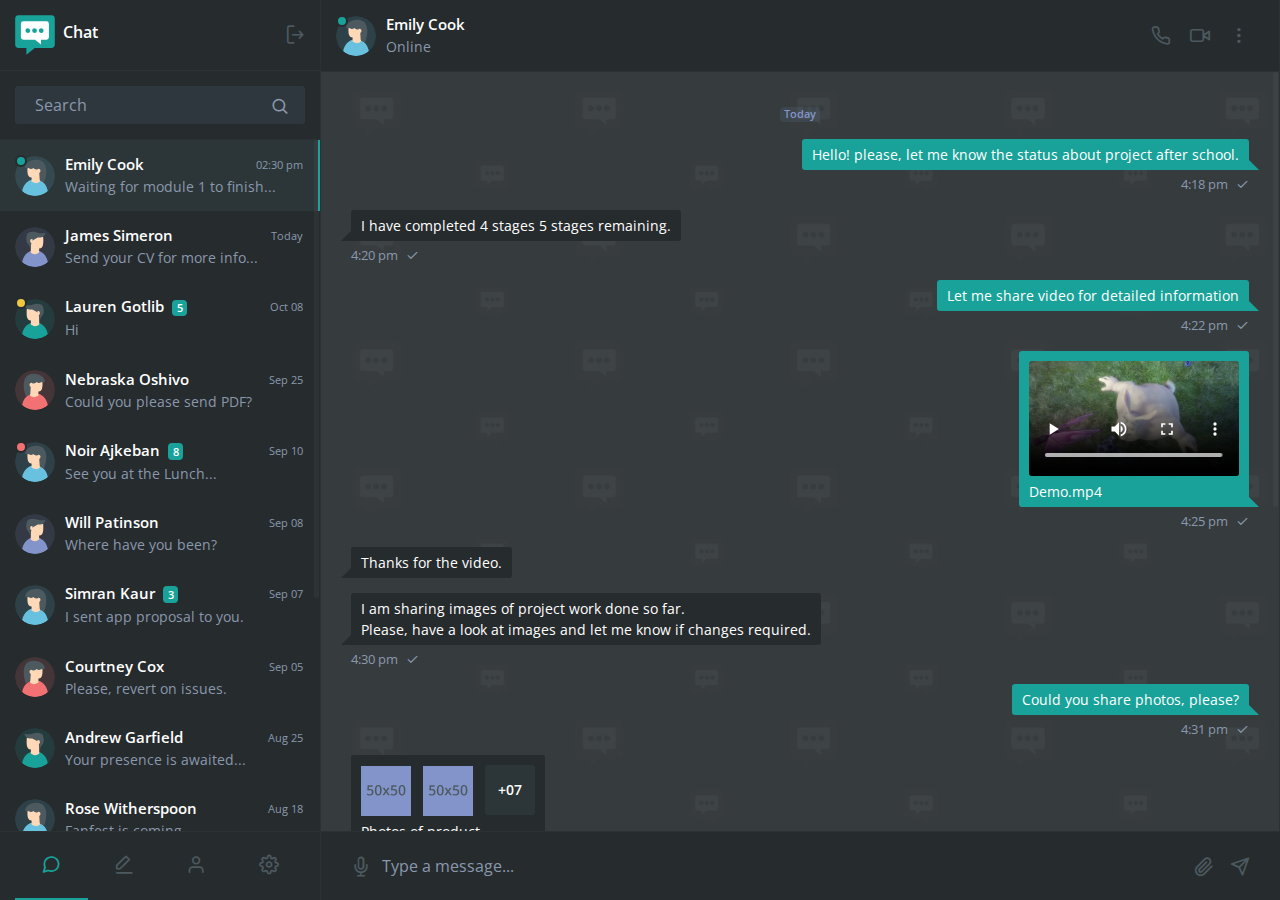
==== index.html @ 28340a2e "Project Files Added" ====
<!DOCTYPE html>
<html lang="en">
  <head>
    <meta charset="UTF-8" />
    <meta http-equiv="X-UA-Compatible" content="IE=edge" />
    <meta
      name="description"
      content="Chat App is a bootstrap minimal & clean admin template"
    />
    <meta
      name="keywords"
      content="chat, chat platform, discussion, video call, voice call, communication, conversation, messange, messanger, talk"
    />
    <meta name="author" content="Themesbox" />
    <meta
      name="viewport"
      content="width=device-width, initial-scale=1.0, user-scalable=0, minimal-ui"
    />
    <title>Chat Platform</title>
    <!-- Fevicon -->
    <link rel="shortcut icon" href="assets/images/favicon.ico" />
    <!-- Start css -->
    <!-- Slick css -->
    <link href="assets/plugins/slick/slick.css" rel="stylesheet" />
    <link href="assets/plugins/slick/slick-theme.css" rel="stylesheet" />
    <link
      href="assets/css/bootstrap.min.css"
      rel="stylesheet"
      type="text/css"
    />
    <link href="assets/css/icons.css" rel="stylesheet" type="text/css" />
    <link
      href="assets/css/flag-icon.min.css"
      rel="stylesheet"
      type="text/css"
    />
    <link href="assets/css/style.css" rel="stylesheet" type="text/css" />
    <!-- End css -->
  </head>
  <body class="dark-layout">
    <!-- Start Create Group Modal -->
    <div
      class="modal create-group-modal fade"
      id="createGroup"
      tabindex="-1"
      role="dialog"
      aria-labelledby="createGroupTitle"
      aria-hidden="true"
    >
      <div class="modal-dialog modal-dialog-centered" role="document">
        <div class="modal-content">
          <div class="modal-header">
            <h5 class="modal-title" id="createGroupTitle">Create Group</h5>
          </div>
          <div class="modal-body">
            <form>
              <div class="form-group">
                <input
                  type="text"
                  class="form-control"
                  id="groupName"
                  placeholder="Enter Group Name"
                />
              </div>
              <div class="form-group">
                <textarea
                  class="form-control"
                  name="groupDesc"
                  id="groupDesc"
                  rows="3"
                  placeholder="Enter Group Description"
                ></textarea>
              </div>
              <p class="create-group-header">Add Users</p>
              <div class="added-users">
                <div class="avatar-group">
                  <div class="avatar">
                    <a
                      href="#"
                      data-toggle="tooltip"
                      data-placement="top"
                      title=""
                      data-original-title="Emily Cook"
                    >
                      <img
                        src="assets/images/girl.svg"
                        alt="avatar"
                        class="rounded-circle"
                      />
                    </a>
                  </div>
                  <div class="avatar">
                    <a
                      href="#"
                      data-toggle="tooltip"
                      data-placement="top"
                      title=""
                      data-original-title="Lauren Gotlib"
                    >
                      <img
                        src="assets/images/men.svg"
                        alt="avatar"
                        class="rounded-circle"
                      />
                    </a>
                  </div>
                  <div class="avatar">
                    <a
                      href="#"
                      data-toggle="tooltip"
                      data-placement="top"
                      title=""
                      data-original-title="Noir Ajkeban"
                    >
                      <img
                        src="assets/images/women.svg"
                        alt="avatar"
                        class="rounded-circle"
                      />
                    </a>
                  </div>
                  <div class="avatar">
                    <a
                      href="#"
                      data-toggle="tooltip"
                      data-placement="top"
                      title=""
                      data-original-title="Add New User"
                    >
                      <img
                        src="assets/images/plus.svg"
                        alt="avatar"
                        class="rounded-circle"
                      />
                    </a>
                  </div>
                </div>
              </div>
              <div class="add-users-search">
                <div class="input-group">
                  <input
                    type="search"
                    class="form-control"
                    placeholder="Search"
                    aria-label="Search"
                    aria-describedby="add-users-search-btn"
                  />
                  <div class="input-group-append">
                    <button class="btn" type="submit" id="add-users-search-btn">
                      <i class="feather icon-search"></i>
                    </button>
                  </div>
                </div>
              </div>
              <div class="add-users-list">
                <ul class="list-unstyled">
                  <li class="media">
                    <img
                      class="align-self-center rounded-circle"
                      src="assets/images/girl.svg"
                      alt="Generic placeholder image"
                    />
                    <div class="media-body">
                      <h5><span>Emily Cook</span></h5>
                      <p>Hey there. I am on Chalty.</p>
                    </div>
                    <div class="custom-control custom-checkbox">
                      <input
                        type="checkbox"
                        class="custom-control-input"
                        id="userfirstAdd"
                        checked
                      />
                      <label
                        class="custom-control-label"
                        for="userfirstAdd"
                      ></label>
                    </div>
                  </li>
                  <li class="media">
                    <img
                      class="align-self-center rounded-circle"
                      src="assets/images/boy.svg"
                      alt="Generic placeholder image"
                    />
                    <div class="media-body">
                      <h5>James Simeron</h5>
                      <p>Work mode ON !!</p>
                    </div>
                    <div class="custom-control custom-checkbox">
                      <input
                        type="checkbox"
                        class="custom-control-input"
                        id="usersecondAdd"
                      />
                      <label
                        class="custom-control-label"
                        for="usersecondAdd"
                      ></label>
                    </div>
                  </li>
                  <li class="media">
                    <img
                      class="align-self-center rounded-circle"
                      src="assets/images/men.svg"
                      alt="Generic placeholder image"
                    />
                    <div class="media-body">
                      <h5>Lauren Gotlib</h5>
                      <p>Let's go hiking.</p>
                    </div>
                    <div class="custom-control custom-checkbox">
                      <input
                        type="checkbox"
                        class="custom-control-input"
                        id="userthirdAdd"
                        checked
                      />
                      <label
                        class="custom-control-label"
                        for="userthirdAdd"
                      ></label>
                    </div>
                  </li>
                  <li class="media">
                    <img
                      class="align-self-center rounded-circle"
                      src="assets/images/girl.svg"
                      alt="Generic placeholder image"
                    />
                    <div class="media-body">
                      <h5>Nebraska Oshivo</h5>
                      <p>Why so serious ?</p>
                    </div>
                    <div class="custom-control custom-checkbox">
                      <input
                        type="checkbox"
                        class="custom-control-input"
                        id="userfourthAdd"
                      />
                      <label
                        class="custom-control-label"
                        for="userfourthAdd"
                      ></label>
                    </div>
                  </li>
                  <li class="media">
                    <img
                      class="align-self-center rounded-circle"
                      src="assets/images/women.svg"
                      alt="Generic placeholder image"
                    />
                    <div class="media-body">
                      <h5>Noir Ajkeban</h5>
                      <p>** No Status **</p>
                    </div>
                    <div class="custom-control custom-checkbox">
                      <input
                        type="checkbox"
                        class="custom-control-input"
                        id="userfifthAdd"
                        checked
                      />
                      <label
                        class="custom-control-label"
                        for="userfifthAdd"
                      ></label>
                    </div>
                  </li>
                  <li class="media">
                    <img
                      class="align-self-center rounded-circle"
                      src="assets/images/boy.svg"
                      alt="Generic placeholder image"
                    />
                    <div class="media-body">
                      <h5><span>John Smith</span></h5>
                      <p>Hey there. I am on Chalty.</p>
                    </div>
                    <div class="custom-control custom-checkbox">
                      <input
                        type="checkbox"
                        class="custom-control-input"
                        id="userSixthAdd"
                        checked
                      />
                      <label
                        class="custom-control-label"
                        for="userSixthAdd"
                      ></label>
                    </div>
                  </li>
                  <li class="media">
                    <img
                      class="align-self-center rounded-circle"
                      src="assets/images/girl.svg"
                      alt="Generic placeholder image"
                    />
                    <div class="media-body">
                      <h5>Arya Thompson</h5>
                      <p>Work mode ON !!</p>
                    </div>
                    <div class="custom-control custom-checkbox">
                      <input
                        type="checkbox"
                        class="custom-control-input"
                        id="userSeventhdAdd"
                      />
                      <label
                        class="custom-control-label"
                        for="userSeventhdAdd"
                      ></label>
                    </div>
                  </li>
                  <li class="media">
                    <img
                      class="align-self-center rounded-circle"
                      src="assets/images/men.svg"
                      alt="Generic placeholder image"
                    />
                    <div class="media-body">
                      <h5>Mike Wright</h5>
                      <p>Let's go hiking.</p>
                    </div>
                    <div class="custom-control custom-checkbox">
                      <input
                        type="checkbox"
                        class="custom-control-input"
                        id="userEightAdd"
                      />
                      <label
                        class="custom-control-label"
                        for="userEightAdd"
                      ></label>
                    </div>
                  </li>
                  <li class="media">
                    <img
                      class="align-self-center rounded-circle"
                      src="assets/images/boy.svg"
                      alt="Generic placeholder image"
                    />
                    <div class="media-body">
                      <h5>Robert Pattinson</h5>
                      <p>Why so serious ?</p>
                    </div>
                    <div class="custom-control custom-checkbox">
                      <input
                        type="checkbox"
                        class="custom-control-input"
                        id="userNinthAdd"
                      />
                      <label
                        class="custom-control-label"
                        for="userNinthAdd"
                      ></label>
                    </div>
                  </li>
                  <li class="media">
                    <img
                      class="align-self-center rounded-circle"
                      src="assets/images/women.svg"
                      alt="Generic placeholder image"
                    />
                    <div class="media-body">
                      <h5>Seema Rao</h5>
                      <p>** No Status **</p>
                    </div>
                    <div class="custom-control custom-checkbox">
                      <input
                        type="checkbox"
                        class="custom-control-input"
                        id="userTenthAdd"
                      />
                      <label
                        class="custom-control-label"
                        for="userTenthAdd"
                      ></label>
                    </div>
                  </li>
                  <li class="media">
                    <img
                      class="align-self-center rounded-circle"
                      src="assets/images/girl.svg"
                      alt="Generic placeholder image"
                    />
                    <div class="media-body">
                      <h5>Noir Williamson</h5>
                      <p>** No Status **</p>
                    </div>
                    <div class="custom-control custom-checkbox">
                      <input
                        type="checkbox"
                        class="custom-control-input"
                        id="userEleventhAdd"
                      />
                      <label
                        class="custom-control-label"
                        for="userEleventhAdd"
                      ></label>
                    </div>
                  </li>
                </ul>
              </div>
              <div class="mt-3 text-center">
                <button type="submit" class="btn btn-primary">
                  <i class="feather icon-plus mr-2"></i>Create Group
                </button>
              </div>
            </form>
          </div>
        </div>
      </div>
    </div>
    <!-- End Incoming Video Call Modal -->
    <!-- Start Incoming Video Call Modal -->
    <div
      class="modal incoming-video-modal fade"
      id="incomingVideoCall"
      tabindex="-1"
      role="dialog"
      aria-labelledby="incomingVideoCallTitle"
      aria-hidden="true"
    >
      <div class="modal-dialog modal-dialog-centered" role="document">
        <div class="modal-content">
          <div class="modal-header">
            <h5 class="modal-title text-white" id="incomingVideoCallTitle">
              Incoming Video Call
            </h5>
          </div>
          <div class="modal-body">
            <img
              src="assets/images/girl.svg"
              alt="avatar"
              class="rounded-circle"
            />
            <h5 class="text-white">Jessica Meir</h5>
            <p class="text-white">Texas, USA</p>
            <button type="button" class="btn btn-success mr-3">
              <i class="feather icon-check mr-2"></i>Accept
            </button>
            <button type="button" class="btn btn-danger" data-dismiss="modal">
              <i class="feather icon-x mr-2"></i>Reject
            </button>
          </div>
        </div>
      </div>
    </div>
    <!-- End Incoming Video Call Modal -->
    <!-- Start Incoming Voice Call Modal -->
    <div
      class="modal incoming-voice-modal fade"
      id="incomingVoiceCall"
      tabindex="-1"
      role="dialog"
      aria-labelledby="incomingVoiceCallTitle"
      aria-hidden="true"
    >
      <div class="modal-dialog modal-dialog-centered" role="document">
        <div class="modal-content">
          <div class="modal-header">
            <h5 class="modal-title" id="incomingVoiceCallTitle">
              Incoming Voice Call
            </h5>
          </div>
          <div class="modal-body">
            <img
              src="assets/images/men.svg"
              alt="avatar"
              class="rounded-circle"
            />
            <h5>Jessica Meir</h5>
            <p>Texas, USA</p>
            <button type="button" class="btn btn-success mr-3">
              <i class="feather icon-check mr-2"></i>Accept
            </button>
            <button type="button" class="btn btn-danger" data-dismiss="modal">
              <i class="feather icon-x mr-2"></i>Reject
            </button>
          </div>
        </div>
      </div>
    </div>
    <!-- End Incoming Voice Call Modal -->
    <!-- Start Error Screen Modal -->
    <div
      class="modal error-screen-modal fade"
      id="errorScreen"
      tabindex="-1"
      role="dialog"
      aria-labelledby="errorScreenTitle"
      aria-hidden="true"
    >
      <div class="modal-dialog modal-dialog-centered" role="document">
        <div class="modal-content">
          <div class="modal-header">
            <h5 class="modal-title" id="errorScreenTitle">Connection Error</h5>
          </div>
          <div class="modal-body">
            <img
              src="assets/images/connection_error.svg"
              class="img-fluid"
              alt="connection_error"
            />
            <h5>Computer not Connected</h5>
            <p>Please, check internet connection this PC.</p>
            <button type="button" class="btn btn-info">
              <i class="feather icon-repeat mr-2"></i>Try Again
            </button>
          </div>
        </div>
      </div>
    </div>
    <!-- End Incoming Voice Call Modal -->
    <!-- Start Chat Layout -->
    <div class="chat-layout">
      <!-- Start Chat Leftbar -->
      <div class="chat-leftbar">
        <div class="tab-content" id="pills-tab-justifiedContent">
          <!-- Start Chat Listbar -->
          <div
            class="tab-pane fade show active"
            id="pills-chat-justified"
            role="tabpanel"
            aria-labelledby="pills-chat-tab-justified"
          >
            <div class="chat-listbar">
              <div class="chat-left-headbar">
                <div class="row align-items-center">
                  <div class="col-9">
                    <ul class="list-unstyled mb-0">
                      <li class="media">
                        <img
                          class="align-self-center mr-2"
                          src="assets/images/logo.svg"
                          alt="Generic placeholder image"
                        />
                        <div class="media-body">
                          <h5 class="mb-0 mt-2">Chat</h5>
                        </div>
                      </li>
                    </ul>
                  </div>
                  <div class="col-3">
                    <a
                      href="login.html"
                      data-toggle="tooltip"
                      data-placement="right"
                      title="Logout"
                      ><i class="feather icon-log-out"></i
                    ></a>
                  </div>
                </div>
              </div>
              <div class="chat-left-search">
                <form>
                  <div class="input-group">
                    <input
                      type="search"
                      class="form-control"
                      placeholder="Search"
                      aria-label="Search"
                      aria-describedby="chat-left-search-btn"
                    />
                    <div class="input-group-append">
                      <button
                        class="btn"
                        type="submit"
                        id="chat-left-search-btn"
                      >
                        <i class="feather icon-search"></i>
                      </button>
                    </div>
                  </div>
                </form>
              </div>
              <div class="chat-left-body">
                <div
                  class="nav flex-column nav-pills chat-userlist"
                  id="chat-list-tab"
                  role="tablist"
                  aria-orientation="vertical"
                >
                  <a
                    class="nav-link active"
                    id="chat-first-tab"
                    data-toggle="pill"
                    href="#chat-first"
                    role="tab"
                    aria-controls="chat-first"
                    aria-selected="true"
                  >
                    <div class="media active">
                      <div class="user-status"></div>
                      <img
                        class="align-self-center rounded-circle"
                        src="assets/images/girl.svg"
                        alt="User Image"
                      />
                      <div class="media-body">
                        <h5>
                          Emily Cook<span class="chat-timing">02:30 pm</span>
                        </h5>
                        <p>Waiting for module 1 to finish...</p>
                      </div>
                    </div>
                  </a>
                  <a
                    class="nav-link"
                    id="chat-second-tab"
                    data-toggle="pill"
                    href="#chat-second"
                    role="tab"
                    aria-controls="chat-second"
                    aria-selected="false"
                  >
                    <div class="media">
                      <img
                        class="align-self-center rounded-circle"
                        src="assets/images/boy.svg"
                        alt="User Image"
                      />
                      <div class="media-body">
                        <h5>
                          James Simeron<span class="chat-timing">Today</span>
                        </h5>
                        <p>Send your CV for more info...</p>
                      </div>
                    </div>
                  </a>
                  <a
                    class="nav-link"
                    id="chat-third-tab"
                    data-toggle="pill"
                    href="#chat-third"
                    role="tab"
                    aria-controls="chat-third"
                    aria-selected="false"
                  >
                    <div class="media">
                      <div class="user-status status-offline"></div>
                      <img
                        class="align-self-center rounded-circle"
                        src="assets/images/men.svg"
                        alt="User Image"
                      />
                      <div class="media-body">
                        <h5>
                          Lauren Gotlib<span class="badge badge-primary ml-2"
                            >5</span
                          ><span class="chat-timing">Oct 08</span>
                        </h5>
                        <p>Hi</p>
                      </div>
                    </div>
                  </a>
                  <a
                    class="nav-link"
                    id="chat-fourth-tab"
                    data-toggle="pill"
                    href="#chat-fourth"
                    role="tab"
                    aria-controls="chat-fourth"
                    aria-selected="false"
                  >
                    <div class="media">
                      <img
                        class="align-self-center rounded-circle"
                        src="assets/images/women.svg"
                        alt="User Image"
                      />
                      <div class="media-body">
                        <h5>
                          Nebraska Oshivo<span class="chat-timing">Sep 25</span>
                        </h5>
                        <p>Could you please send PDF?</p>
                      </div>
                    </div>
                  </a>
                  <a
                    class="nav-link"
                    id="chat-fifth-tab"
                    data-toggle="pill"
                    href="#chat-fifth"
                    role="tab"
                    aria-controls="chat-fifth"
                    aria-selected="false"
                  >
                    <div class="media">
                      <div class="user-status status-away"></div>
                      <img
                        class="align-self-center rounded-circle"
                        src="assets/images/girl.svg"
                        alt="User Image"
                      />
                      <div class="media-body">
                        <h5>
                          Noir Ajkeban<span class="badge badge-primary ml-2"
                            >8</span
                          >
                          <span class="chat-timing">Sep 10</span>
                        </h5>
                        <p>See you at the Lunch...</p>
                      </div>
                    </div>
                  </a>
                  <a
                    class="nav-link"
                    id="chat-sixth-tab"
                    data-toggle="pill"
                    href="#chat-sixth"
                    role="tab"
                    aria-controls="chat-sixth"
                    aria-selected="false"
                  >
                    <div class="media">
                      <img
                        class="align-self-center rounded-circle"
                        src="assets/images/boy.svg"
                        alt="User Image"
                      />
                      <div class="media-body">
                        <h5>
                          Will Patinson<span class="chat-timing">Sep 08</span>
                        </h5>
                        <p>Where have you been?</p>
                      </div>
                    </div>
                  </a>
                  <a
                    class="nav-link"
                    id="chat-seventh-tab"
                    data-toggle="pill"
                    href="#chat-seventh"
                    role="tab"
                    aria-controls="chat-seventh"
                    aria-selected="false"
                  >
                    <div class="media">
                      <img
                        class="align-self-center rounded-circle"
                        src="assets/images/girl.svg"
                        alt="User Image"
                      />
                      <div class="media-body">
                        <h5>
                          Simran Kaur<span class="badge badge-primary ml-2"
                            >3</span
                          >
                          <span class="chat-timing">Sep 07</span>
                        </h5>
                        <p>I sent app proposal to you.</p>
                      </div>
                    </div>
                  </a>
                  <a
                    class="nav-link"
                    id="chat-eighth-tab"
                    data-toggle="pill"
                    href="#chat-eighth"
                    role="tab"
                    aria-controls="chat-eighth"
                    aria-selected="false"
                  >
                    <div class="media">
                      <img
                        class="align-self-center rounded-circle"
                        src="assets/images/women.svg"
                        alt="User Image"
                      />
                      <div class="media-body">
                        <h5>
                          Courtney Cox<span class="chat-timing">Sep 05</span>
                        </h5>
                        <p>Please, revert on issues.</p>
                      </div>
                    </div>
                  </a>
                  <a
                    class="nav-link"
                    id="chat-ninth-tab"
                    data-toggle="pill"
                    href="#chat-ninth"
                    role="tab"
                    aria-controls="chat-ninth"
                    aria-selected="false"
                  >
                    <div class="media">
                      <img
                        class="align-self-center rounded-circle"
                        src="assets/images/men.svg"
                        alt="User Image"
                      />
                      <div class="media-body">
                        <h5>
                          Andrew Garfield<span class="chat-timing">Aug 25</span>
                        </h5>
                        <p>Your presence is awaited...</p>
                      </div>
                    </div>
                  </a>
                  <a
                    class="nav-link"
                    id="chat-tenth-tab"
                    data-toggle="pill"
                    href="#chat-tenth"
                    role="tab"
                    aria-controls="chat-tenth"
                    aria-selected="false"
                  >
                    <div class="media">
                      <img
                        class="align-self-center rounded-circle"
                        src="assets/images/girl.svg"
                        alt="User Image"
                      />
                      <div class="media-body">
                        <h5>
                          Rose Witherspoon<span class="chat-timing"
                            >Aug 18</span
                          >
                        </h5>
                        <p>Fanfest is coming...</p>
                      </div>
                    </div>
                  </a>
                  <a
                    class="nav-link"
                    id="chat-eleventh-tab"
                    data-toggle="pill"
                    href="#chat-eleventh"
                    role="tab"
                    aria-controls="chat-eleventh"
                    aria-selected="false"
                  >
                    <div class="media">
                      <img
                        class="align-self-center rounded-circle"
                        src="assets/images/women.svg"
                        alt="User Image"
                      />
                      <div class="media-body">
                        <h5>
                          Seema Roy<span class="chat-timing">Aug 11</span>
                        </h5>
                        <p>Bye. Tc...</p>
                      </div>
                    </div>
                  </a>
                  <a
                    class="nav-link"
                    id="chat-twelth-tab"
                    data-toggle="pill"
                    href="#chat-twelth"
                    role="tab"
                    aria-controls="chat-twelth"
                    aria-selected="false"
                  >
                    <div class="media">
                      <img
                        class="align-self-center rounded-circle"
                        src="assets/images/boy.svg"
                        alt="User Image"
                      />
                      <div class="media-body">
                        <h5>
                          Anand Kumar<span class="badge badge-primary ml-2"
                            >2</span
                          >
                          <span class="chat-timing">Aug 03</span>
                        </h5>
                        <p>I see</p>
                      </div>
                    </div>
                  </a>
                  <a
                    class="nav-link"
                    id="chat-thirteenth-tab"
                    data-toggle="pill"
                    href="#chat-thirteenth"
                    role="tab"
                    aria-controls="chat-thirteenth"
                    aria-selected="false"
                  >
                    <div class="media">
                      <img
                        class="align-self-center rounded-circle"
                        src="assets/images/men.svg"
                        alt="User Image"
                      />
                      <div class="media-body">
                        <h5>
                          Vladimir Jeir<span class="chat-timing">Jul 28</span>
                        </h5>
                        <p>When are you coming home?</p>
                      </div>
                    </div>
                  </a>
                  <a
                    class="nav-link"
                    id="chat-fourtinth-tab"
                    data-toggle="pill"
                    href="#chat-fourtinth"
                    role="tab"
                    aria-controls="chat-fourtinth"
                    aria-selected="false"
                  >
                    <div class="media">
                      <img
                        class="align-self-center rounded-circle"
                        src="assets/images/girl.svg"
                        alt="User Image"
                      />
                      <div class="media-body">
                        <h5>
                          Jessica Meir<span class="chat-timing">Jul 21</span>
                        </h5>
                        <p>Hmmmm</p>
                      </div>
                    </div>
                  </a>
                </div>
              </div>
            </div>
          </div>
          <!-- End Chat Listbar -->
          <!-- Start Chat Addbar -->
          <div
            class="tab-pane fade"
            id="pills-addchat-justified"
            role="tabpanel"
            aria-labelledby="pills-addchat-tab-justified"
          >
            <div class="chat-addbar">
              <div class="chat-left-headbar">
                <div class="row align-items-center">
                  <div class="col-9">
                    <ul class="list-unstyled mb-0">
                      <li class="media">
                        <img
                          class="align-self-center mr-2"
                          src="assets/images/logo.svg"
                          alt="Generic placeholder image"
                        />
                        <div class="media-body">
                          <h5 class="mb-0 mt-2">New Chat</h5>
                        </div>
                      </li>
                    </ul>
                  </div>
                  <div class="col-3">
                    <a href="#" data-toggle="modal" data-target="#createGroup"
                      ><i class="feather icon-users"></i
                    ></a>
                  </div>
                </div>
              </div>
              <div class="chat-left-search">
                <form>
                  <div class="input-group">
                    <input
                      type="search"
                      class="form-control"
                      placeholder="Search"
                      aria-label="Search"
                      aria-describedby="chat-left-search-user-btn"
                    />
                    <div class="input-group-append">
                      <button
                        class="btn"
                        type="submit"
                        id="chat-left-search-user-btn"
                      >
                        <i class="feather icon-search"></i>
                      </button>
                    </div>
                  </div>
                </form>
              </div>
              <div class="chat-left-body">
                <div
                  class="nav flex-column nav-pills chat-userlist"
                  id="new-chat-tab"
                  role="tablist"
                  aria-orientation="vertical"
                >
                  <a
                    class="nav-link active"
                    id="new-chat-first-tab"
                    data-toggle="pill"
                    href="#"
                    role="tab"
                    aria-selected="true"
                  >
                    <div class="media">
                      <img
                        class="align-self-center rounded-circle"
                        src="assets/images/men.svg"
                        alt="User Image"
                      />
                      <div class="media-body">
                        <h5>John Doe</h5>
                        <p>Hey there. I am on Chalty.</p>
                      </div>
                    </div>
                  </a>
                  <a
                    class="nav-link"
                    id="new-chat-second-tab"
                    data-toggle="pill"
                    href="#"
                    role="tab"
                    aria-selected="false"
                  >
                    <div class="media">
                      <img
                        class="align-self-center rounded-circle"
                        src="assets/images/women.svg"
                        alt="User Image"
                      />
                      <div class="media-body">
                        <h5>Ema Star</h5>
                        <p>Work mode ON !!</p>
                      </div>
                    </div>
                  </a>
                  <a
                    class="nav-link"
                    id="new-chat-third-tab"
                    data-toggle="pill"
                    href="#"
                    role="tab"
                    aria-selected="false"
                  >
                    <div class="media">
                      <img
                        class="align-self-center rounded-circle"
                        src="assets/images/boy.svg"
                        alt="User Image"
                      />
                      <div class="media-body">
                        <h5>Roger Day</h5>
                        <p>Let's go hiking.</p>
                      </div>
                    </div>
                  </a>
                  <a
                    class="nav-link"
                    id="new-chat-fourth-tab"
                    data-toggle="pill"
                    href="#"
                    role="tab"
                    aria-selected="false"
                  >
                    <div class="media">
                      <img
                        class="align-self-center rounded-circle"
                        src="assets/images/men.svg"
                        alt="User Image"
                      />
                      <div class="media-body">
                        <h5>Paul Taylor</h5>
                        <p>Why so serious ?</p>
                      </div>
                    </div>
                  </a>
                  <a
                    class="nav-link"
                    id="new-chat-fifth-tab"
                    data-toggle="pill"
                    href="#"
                    role="tab"
                    aria-selected="false"
                  >
                    <div class="media">
                      <img
                        class="align-self-center rounded-circle"
                        src="assets/images/girl.svg"
                        alt="User Image"
                      />
                      <div class="media-body">
                        <h5>Cary Peck</h5>
                        <p>** No Status **</p>
                      </div>
                    </div>
                  </a>
                  <a
                    class="nav-link"
                    id="new-chat-sixth-tab"
                    data-toggle="pill"
                    href="#"
                    role="tab"
                    aria-selected="false"
                  >
                    <div class="media">
                      <img
                        class="align-self-center rounded-circle"
                        src="assets/images/women.svg"
                        alt="User Image"
                      />
                      <div class="media-body">
                        <h5>Meghan Murphy</h5>
                        <p>Feeling happy...</p>
                      </div>
                    </div>
                  </a>
                  <a
                    class="nav-link"
                    id="new-chat-seventh-tab"
                    data-toggle="pill"
                    href="#"
                    role="tab"
                    aria-selected="false"
                  >
                    <div class="media">
                      <img
                        class="align-self-center rounded-circle"
                        src="assets/images/boy.svg"
                        alt="User Image"
                      />
                      <div class="media-body">
                        <h5>Sansa Smith</h5>
                        <p>World is Selfish.</p>
                      </div>
                    </div>
                  </a>
                  <a
                    class="nav-link"
                    id="new-chat-eighth-tab"
                    data-toggle="pill"
                    href="#"
                    role="tab"
                    aria-selected="false"
                  >
                    <div class="media">
                      <img
                        class="align-self-center rounded-circle"
                        src="assets/images/girl.svg"
                        alt="User Image"
                      />
                      <div class="media-body">
                        <h5>Jelly Witherspoon</h5>
                        <p>Best day of my life.</p>
                      </div>
                    </div>
                  </a>
                  <a
                    class="nav-link"
                    id="new-chat-ninth-tab"
                    data-toggle="pill"
                    href="#"
                    role="tab"
                    aria-selected="false"
                  >
                    <div class="media">
                      <img
                        class="align-self-center rounded-circle"
                        src="assets/images/men.svg"
                        alt="User Image"
                      />
                      <div class="media-body">
                        <h5>Loy Diesel</h5>
                        <p>Hoping for better tomorrow.</p>
                      </div>
                    </div>
                  </a>
                  <a
                    class="nav-link"
                    id="new-chat-tenth-tab"
                    data-toggle="pill"
                    href="#"
                    role="tab"
                    aria-selected="false"
                  >
                    <div class="media">
                      <img
                        class="align-self-center rounded-circle"
                        src="assets/images/boy.svg"
                        alt="User Image"
                      />
                      <div class="media-body">
                        <h5>Sham Chaterjee</h5>
                        <p>No Status</p>
                      </div>
                    </div>
                  </a>
                  <a
                    class="nav-link"
                    id="new-chat-eleventh-tab"
                    data-toggle="pill"
                    href="#"
                    role="tab"
                    aria-selected="false"
                  >
                    <div class="media">
                      <img
                        class="align-self-center rounded-circle"
                        src="assets/images/girl.svg"
                        alt="User Image"
                      />
                      <div class="media-body">
                        <h5>Krishna Nayar</h5>
                        <p>Looking for Graphics Designer.</p>
                      </div>
                    </div>
                  </a>
                  <a
                    class="nav-link"
                    id="new-chat-twelth-tab"
                    data-toggle="pill"
                    href="#"
                    role="tab"
                    aria-selected="false"
                  >
                    <div class="media">
                      <img
                        class="align-self-center rounded-circle"
                        src="assets/images/men.svg"
                        alt="User Image"
                      />
                      <div class="media-body">
                        <h5>Arjun Lohia</h5>
                        <p>Mood Off</p>
                      </div>
                    </div>
                  </a>
                  <a
                    class="nav-link"
                    id="new-chat-thirteenth-tab"
                    data-toggle="pill"
                    href="#"
                    role="tab"
                    aria-selected="false"
                  >
                    <div class="media">
                      <img
                        class="align-self-center rounded-circle"
                        src="assets/images/boy.svg"
                        alt="User Image"
                      />
                      <div class="media-body">
                        <h5>Mike Spencer</h5>
                        <p>It's School time</p>
                      </div>
                    </div>
                  </a>
                  <a
                    class="nav-link"
                    id="new-chat-fourthinth-tab"
                    data-toggle="pill"
                    href="#"
                    role="tab"
                    aria-selected="false"
                  >
                    <div class="media">
                      <img
                        class="align-self-center rounded-circle"
                        src="assets/images/men.svg"
                        alt="User Image"
                      />
                      <div class="media-body">
                        <h5>Tom Cruz</h5>
                        <p>New Job. New Asporations.</p>
                      </div>
                    </div>
                  </a>
                </div>
              </div>
            </div>
          </div>
          <!-- End Chat Addbar -->
          <!-- Start Chat Profilebar -->
          <div
            class="tab-pane fade"
            id="pills-profile-justified"
            role="tabpanel"
            aria-labelledby="pills-profile-tab-justified"
          >
            <div class="chat-profilebar">
              <div class="chat-left-headbar">
                <div class="row align-items-center">
                  <div class="col-12">
                    <ul class="list-unstyled mb-0">
                      <li class="media">
                        <img
                          class="align-self-center mr-2"
                          src="assets/images/logo.svg"
                          alt="Generic placeholder image"
                        />
                        <div class="media-body">
                          <h5 class="mb-0 mt-2">My Profile</h5>
                        </div>
                      </li>
                    </ul>
                  </div>
                </div>
              </div>
              <div class="chat-left-body">
                <div class="profilebar">
                  <img
                    class="profile-pic img-fluid"
                    src="assets/images/men.svg"
                    alt="profile-pic"
                  />
                  <div class="profile-edit">
                    <i class="feather icon-camera upload-button"></i>
                    <input
                      class="profile-upload"
                      type="file"
                      accept="image/*"
                    />
                  </div>
                  <h5>Will Patinson</h5>
                  <p class="mb-0">Florida, USA</p>
                </div>
                <div class="profile-detail">
                  <ul class="list-unstyled mb-0">
                    <li class="media">
                      <i class="feather icon-user align-self-center"></i>
                      <div class="media-body">
                        <p>Username</p>
                        <div class="input-group">
                          <input
                            type="text"
                            class="form-control"
                            value="Will Patinson"
                            aria-label="Will Patinson"
                            aria-describedby="button-addon-group-username"
                          />
                          <div class="input-group-append">
                            <button
                              class="btn btn-link"
                              type="button"
                              id="button-addon-group-username"
                            >
                              Update
                            </button>
                          </div>
                        </div>
                      </div>
                    </li>
                    <li class="media">
                      <i class="feather icon-map align-self-center"></i>
                      <div class="media-body">
                        <p>Location</p>
                        <div class="input-group">
                          <input
                            type="text"
                            class="form-control"
                            value="Florida, USA"
                            aria-label="Florida, USA"
                            aria-describedby="button-addon-group-location"
                          />
                          <div class="input-group-append">
                            <button
                              class="btn btn-link"
                              type="button"
                              id="button-addon-group-location"
                            >
                              Update
                            </button>
                          </div>
                        </div>
                      </div>
                    </li>
                    <li class="media">
                      <i
                        class="feather icon-message-square align-self-center"
                      ></i>
                      <div class="media-body">
                        <p>Status</p>
                        <div class="input-group">
                          <input
                            type="text"
                            class="form-control"
                            value="I am on Chat App."
                            aria-label="I am on Chat App"
                            aria-describedby="button-addon-group-status"
                          />
                          <div class="input-group-append">
                            <button
                              class="btn btn-link"
                              type="button"
                              id="button-addon-group-status"
                            >
                              Update
                            </button>
                          </div>
                        </div>
                      </div>
                    </li>
                    <li class="media">
                      <i class="feather icon-mail align-self-center"></i>
                      <div class="media-body">
                        <p>Email ID</p>
                        <div class="input-group">
                          <input
                            type="email"
                            class="form-control"
                            value="demo@example.com"
                            aria-label="demo@example.com"
                            aria-describedby="button-addon-group-emailid"
                          />
                          <div class="input-group-append">
                            <button
                              class="btn btn-link"
                              type="button"
                              id="button-addon-group-emailid"
                            >
                              Update
                            </button>
                          </div>
                        </div>
                      </div>
                    </li>
                    <li class="media">
                      <i class="feather icon-lock align-self-center"></i>
                      <div class="media-body">
                        <p>Password</p>
                        <div class="input-group">
                          <input
                            type="password"
                            class="form-control"
                            value="********"
                            aria-label="********"
                            aria-describedby="button-addon-group-password"
                          />
                          <div class="input-group-append">
                            <button
                              class="btn btn-link"
                              type="button"
                              id="button-addon-group-password"
                            >
                              Update
                            </button>
                          </div>
                        </div>
                      </div>
                    </li>
                  </ul>
                </div>
              </div>
            </div>
          </div>
          <!-- End Chat Profilebar -->
          <!-- Start Chat Settingbar -->
          <div
            class="tab-pane fade"
            id="pills-setting-justified"
            role="tabpanel"
            aria-labelledby="pills-setting-tab-justified"
          >
            <div class="chat-settingbar">
              <div class="chat-left-headbar">
                <div class="row align-items-center">
                  <div class="col-9">
                    <ul class="list-unstyled mb-0">
                      <li class="media">
                        <img
                          class="align-self-center mr-2"
                          src="assets/images/logo.svg"
                          alt="Generic placeholder image"
                        />
                        <div class="media-body">
                          <h5 class="mb-0 mt-2">Setting</h5>
                        </div>
                      </li>
                    </ul>
                  </div>
                  <div class="col-3">
                    <div class="dropdown">
                      <a
                        href="#"
                        id="settingDropdown"
                        data-toggle="dropdown"
                        aria-haspopup="true"
                        aria-expanded="false"
                        ><i class="feather icon-more-vertical-"></i
                      ></a>
                      <div
                        class="dropdown-menu dropdown-menu-right"
                        aria-labelledby="settingDropdown"
                      >
                        <a class="dropdown-item font-14" href="#"
                          >Reset to Defaults</a
                        >
                        <a class="dropdown-item font-14" href="#">Backup</a>
                      </div>
                    </div>
                  </div>
                </div>
              </div>
              <div class="chat-left-body">
                <p class="setting-header">General Settings</p>
                <div class="general-setting">
                  <div class="row align-items-center pb-3">
                    <div class="col-9">
                      <h6 class="mb-0">Notification Sounds</h6>
                    </div>
                    <div class="col-3 text-right">
                      <div class="custom-control custom-checkbox">
                        <input
                          type="checkbox"
                          class="custom-control-input"
                          id="notificationSound"
                          checked
                        />
                        <label
                          class="custom-control-label"
                          for="notificationSound"
                        ></label>
                      </div>
                    </div>
                  </div>
                  <div class="row align-items-center pb-3">
                    <div class="col-9">
                      <h6 class="mb-0">New Message Alerts</h6>
                    </div>
                    <div class="col-3 text-right">
                      <div class="custom-control custom-checkbox">
                        <input
                          type="checkbox"
                          class="custom-control-input"
                          id="newMessageAlerts"
                        />
                        <label
                          class="custom-control-label"
                          for="newMessageAlerts"
                        ></label>
                      </div>
                    </div>
                  </div>
                  <div class="row align-items-center pb-3">
                    <div class="col-9">
                      <h6 class="mb-0">Show Mini Messages in Sidebar</h6>
                    </div>
                    <div class="col-3 text-right">
                      <div class="custom-control custom-checkbox">
                        <input
                          type="checkbox"
                          class="custom-control-input"
                          id="showMiniMessages"
                        />
                        <label
                          class="custom-control-label"
                          for="showMiniMessages"
                        ></label>
                      </div>
                    </div>
                  </div>
                </div>
                <p class="setting-header">Privacy Settings</p>
                <div class="privacy-setting">
                  <div class="row align-items-center pb-3">
                    <div class="col-9"><h6 class="mb-0">Read Receipts</h6></div>
                    <div class="col-3 text-right">
                      <div class="custom-control custom-switch">
                        <input
                          type="checkbox"
                          class="custom-control-input"
                          id="readReceipts"
                          checked
                        />
                        <label
                          class="custom-control-label"
                          for="readReceipts"
                        ></label>
                      </div>
                    </div>
                  </div>
                  <div class="row align-items-center pb-3">
                    <div class="col-9">
                      <h6 class="mb-0">Show Profile Picture</h6>
                    </div>
                    <div class="col-3 text-right">
                      <div class="custom-control custom-switch">
                        <input
                          type="checkbox"
                          class="custom-control-input"
                          id="showProfilePicture"
                        />
                        <label
                          class="custom-control-label"
                          for="showProfilePicture"
                        ></label>
                      </div>
                    </div>
                  </div>
                  <div class="row align-items-center pb-3">
                    <div class="col-9">
                      <h6 class="mb-0">Allow Messages from Strangers</h6>
                    </div>
                    <div class="col-3 text-right">
                      <div class="custom-control custom-switch">
                        <input
                          type="checkbox"
                          class="custom-control-input"
                          id="allowMessageToStrangers"
                        />
                        <label
                          class="custom-control-label"
                          for="allowMessageToStrangers"
                        ></label>
                      </div>
                    </div>
                  </div>
                </div>
                <p class="setting-header">Design Settings</p>
                <div class="design-setting custom-checkbox-button">
                  <div class="form-check-inline checkbox-primary">
                    <input
                      type="checkbox"
                      id="customCheckboxInline5"
                      name="customCheckboxInline2"
                      checked
                    />
                    <label for="customCheckboxInline5"></label>
                  </div>
                  <div class="form-check-inline checkbox-secondary">
                    <input
                      type="checkbox"
                      id="customCheckboxInline6"
                      name="customCheckboxInline2"
                    />
                    <label for="customCheckboxInline6"></label>
                  </div>
                  <div class="form-check-inline checkbox-success">
                    <input
                      type="checkbox"
                      id="customCheckboxInline7"
                      name="customCheckboxInline2"
                    />
                    <label for="customCheckboxInline7"></label>
                  </div>
                  <div class="form-check-inline checkbox-danger">
                    <input
                      type="checkbox"
                      id="customCheckboxInline8"
                      name="customCheckboxInline2"
                    />
                    <label for="customCheckboxInline8"></label>
                  </div>
                  <div class="form-check-inline checkbox-warning">
                    <input
                      type="checkbox"
                      id="customCheckboxInline9"
                      name="customCheckboxInline2"
                    />
                    <label for="customCheckboxInline9"></label>
                  </div>
                  <div class="form-check-inline checkbox-info">
                    <input
                      type="checkbox"
                      id="customCheckboxInline10"
                      name="customCheckboxInline2"
                    />
                    <label for="customCheckboxInline10"></label>
                  </div>
                  <div class="form-check-inline checkbox-light">
                    <input
                      type="checkbox"
                      id="customCheckboxInline11"
                      name="customCheckboxInline2"
                    />
                    <label for="customCheckboxInline11"></label>
                  </div>
                  <div class="form-check-inline checkbox-dark">
                    <input
                      type="checkbox"
                      id="customCheckboxInline12"
                      name="customCheckboxInline2"
                    />
                    <label for="customCheckboxInline12"></label>
                  </div>
                </div>
              </div>
            </div>
          </div>
          <!-- End Chat Settingbar -->
        </div>
        <div class="chat-menu">
          <ul
            class="nav nav-pills nav-justified mb-0"
            id="pills-tab-justified"
            role="tablist"
          >
            <li class="nav-item">
              <a
                class="nav-link active"
                id="pills-chat-tab-justified"
                data-toggle="pill"
                href="#pills-chat-justified"
                role="tab"
                aria-controls="pills-chat-justified"
                aria-selected="true"
                ><i class="feather icon-message-circle"></i
              ></a>
            </li>
            <li class="nav-item">
              <a
                class="nav-link"
                id="pills-addchat-tab-justified"
                data-toggle="pill"
                href="#pills-addchat-justified"
                role="tab"
                aria-controls="pills-addchat-justified"
                aria-selected="false"
                ><i class="feather icon-edit-1"></i
              ></a>
            </li>
            <li class="nav-item">
              <a
                class="nav-link"
                id="pills-profile-tab-justified"
                data-toggle="pill"
                href="#pills-profile-justified"
                role="tab"
                aria-controls="pills-profile-justified"
                aria-selected="false"
                ><i class="feather icon-user"></i
              ></a>
            </li>
            <li class="nav-item">
              <a
                class="nav-link"
                id="pills-setting-tab-justified"
                data-toggle="pill"
                href="#pills-setting-justified"
                role="tab"
                aria-controls="pills-setting-justified"
                aria-selected="false"
                ><i class="feather icon-settings"></i
              ></a>
            </li>
          </ul>
        </div>
      </div>
      <!-- End Chat Leftbar -->
      <!-- Start Chat Rightbar -->
      <div class="chat-rightbar">
        <!-- Start Chat Detail -->
        <div class="chat-detail">
          <div class="chat-head">
            <div class="row align-items-center">
              <div class="col-6">
                <ul class="list-unstyled mb-0">
                  <li class="media">
                    <div class="user-status"></div>
                    <img
                      class="align-self-center rounded-circle"
                      src="assets/images/girl.svg"
                      alt="Generic placeholder image"
                    />
                    <div class="media-body">
                      <h5>Emily Cook</h5>
                      <p class="mb-0">Online</p>
                    </div>
                  </li>
                </ul>
              </div>
              <div class="col-6">
                <ul class="list-inline float-right mb-0">
                  <li class="list-inline-item">
                    <a
                      href="#"
                      data-toggle="modal"
                      data-target="#incomingVoiceCall"
                      ><i class="feather icon-phone"></i
                    ></a>
                  </li>
                  <li class="list-inline-item">
                    <a
                      href="#"
                      data-toggle="modal"
                      data-target="#incomingVideoCall"
                      ><i class="feather icon-video"></i
                    ></a>
                  </li>
                  <li class="list-inline-item">
                    <div class="dropdown">
                      <a
                        href="#"
                        class=""
                        id="chatDropdown"
                        data-toggle="dropdown"
                        aria-haspopup="true"
                        aria-expanded="false"
                        ><i class="feather icon-more-vertical-"></i
                      ></a>
                      <div
                        class="dropdown-menu dropdown-menu-right"
                        aria-labelledby="chatDropdown"
                      >
                        <a
                          class="dropdown-item font-14"
                          href="#"
                          id="view-user-info"
                          >View User Info</a
                        >
                        <a class="dropdown-item font-14" href="#">Search</a>
                        <a class="dropdown-item font-14" href="#">Archive</a>
                        <a class="dropdown-item font-14" href="#">Mute</a>
                        <a class="dropdown-item font-14" href="#"
                          >Export Chat</a
                        >
                        <a class="dropdown-item font-14" href="#"
                          >Clear Message</a
                        >
                      </div>
                    </div>
                  </li>
                  <li class="list-inline-item">
                    <a href="#" class="back-arrow"
                      ><i class="feather icon-x"></i
                    ></a>
                  </li>
                </ul>
              </div>
            </div>
          </div>
          <div class="chat-body">
            <div class="tab-content" id="chat-listContent">
              <div
                class="tab-pane fade show active"
                id="chat-first"
                role="tabpanel"
                aria-labelledby="chat-first-tab"
              >
                <div class="chat-day text-center mb-3">
                  <span class="badge badge-secondary-inverse">Today</span>
                </div>
                <div class="chat-message chat-message-right">
                  <div class="chat-message-text">
                    <span
                      >Hello! please, let me know the status about project after
                      school.</span
                    >
                  </div>
                  <div class="chat-message-meta">
                    <span>4:18 pm<i class="feather icon-check ml-2"></i></span>
                  </div>
                </div>
                <div class="chat-message chat-message-left">
                  <div class="chat-message-text">
                    <span>I have completed 4 stages 5 stages remaining.</span>
                  </div>
                  <div class="chat-message-meta">
                    <span>4:20 pm<i class="feather icon-check ml-2"></i></span>
                  </div>
                </div>
                <div class="chat-message chat-message-right">
                  <div class="chat-message-text">
                    <span>Let me share video for detailed information</span>
                  </div>
                  <div class="chat-message-meta">
                    <span>4:22 pm<i class="feather icon-check ml-2"></i></span>
                  </div>
                </div>
                <div class="chat-message chat-message-right">
                  <div class="chat-message-text">
                    <div class="message-video">
                      <video width="210" controls>
                        <source
                          src="assets/images/video.mp4"
                          type="video/mp4"
                        />
                      </video>
                    </div>
                    <span>Demo.mp4</span>
                  </div>
                  <div class="chat-message-meta">
                    <span>4:25 pm<i class="feather icon-check ml-2"></i></span>
                  </div>
                </div>
                <div class="chat-message chat-message-left">
                  <div class="chat-message-text">
                    <span>Thanks for the video.</span>
                  </div>
                </div>
                <div class="chat-message chat-message-left">
                  <div class="chat-message-text">
                    <span
                      >I am sharing images of project work done so far.
                      <br />Please, have a look at images and let me know if
                      changes required.</span
                    >
                  </div>
                  <div class="chat-message-meta">
                    <span>4:30 pm<i class="feather icon-check ml-2"></i></span>
                  </div>
                </div>
                <div class="chat-message chat-message-right">
                  <div class="chat-message-text">
                    <span>Could you share photos, please?</span>
                  </div>
                  <div class="chat-message-meta">
                    <span>4:31 pm<i class="feather icon-check ml-2"></i></span>
                  </div>
                </div>
                <div class="chat-message chat-message-left">
                  <div class="chat-message-text">
                    <ul class="list-inline message-media">
                      <li class="list-inline-item">
                        <img
                          src="assets/images/media_01.png"
                          class="img-fluid"
                          alt="media"
                        />
                      </li>
                      <li class="list-inline-item">
                        <img
                          src="assets/images/media_02.png"
                          class="img-fluid"
                          alt="media"
                        />
                      </li>
                      <li class="list-inline-item">
                        <p class="media-more">+07</p>
                      </li>
                    </ul>
                    <span>Photos of product</span>
                  </div>
                  <div class="chat-message-meta">
                    <span>4:32 pm<i class="feather icon-check ml-2"></i></span>
                  </div>
                </div>
                <div class="chat-message chat-message-right">
                  <div class="chat-message-text">
                    <span
                      >I request you to schedule demo at 3 pm after 2 days for
                      the better progress. <br />After that we are discussion of
                      final confirmation this project.</span
                    >
                  </div>
                  <div class="chat-message-meta">
                    <span>4:33 pm<i class="feather icon-check ml-2"></i></span>
                  </div>
                </div>
                <div class="chat-message chat-message-left">
                  <div class="chat-message-text">
                    <div class="message-audio">
                      <audio controls>
                        <source
                          src="assets/images/audio.mp3"
                          type="audio/mpeg"
                        />
                      </audio>
                    </div>
                  </div>
                  <div class="chat-message-meta">
                    <span>4:38 pm<i class="feather icon-check ml-2"></i></span>
                  </div>
                </div>
                <div class="chat-message chat-message-right">
                  <div class="chat-message-text">
                    <ul class="list-unstyled message-document">
                      <li class="media">
                        <img
                          class="align-self-center img-fluid mr-2"
                          src="assets/images/pdf.svg"
                          alt="pdf"
                        />
                        <div class="media-body">
                          <h5><a href="#">Document.pdf</a></h5>
                          <p>50kb</p>
                        </div>
                      </li>
                    </ul>
                  </div>
                  <div class="chat-message-meta">
                    <span>4:40 pm<i class="feather icon-check ml-2"></i></span>
                  </div>
                </div>
                <div class="chat-message chat-message-right">
                  <div class="chat-message-text">
                    <span>Please, refer this doc file for documentation.</span>
                  </div>
                  <div class="chat-message-meta">
                    <span>4:41 pm<i class="feather icon-check ml-2"></i></span>
                  </div>
                </div>
                <div class="chat-message chat-message-left">
                  <div class="chat-message-text">
                    <span>Sure, I will prepare for the same.</span>
                  </div>
                  <div class="chat-message-meta">
                    <span>4:43 pm<i class="feather icon-check ml-2"></i></span>
                  </div>
                </div>
                <div class="chat-message chat-message-right">
                  <div class="chat-message-text">
                    <span>Great. Thanks</span>
                  </div>
                  <div class="chat-message-meta">
                    <span>4:45 pm<i class="feather icon-clock ml-2"></i></span>
                  </div>
                </div>
              </div>
              <div
                class="tab-pane fade"
                id="chat-second"
                role="tabpanel"
                aria-labelledby="chat-second-tab"
              >
                <div class="empty-screen">
                  <img
                    src="assets/images/empty-logo.png"
                    class="img-fluid"
                    alt="empty-logo"
                  />
                  <h4 class="my-3">No Conversation Yet.</h4>
                </div>
              </div>
              <div
                class="tab-pane fade"
                id="chat-third"
                role="tabpanel"
                aria-labelledby="chat-third-tab"
              >
                <div class="chat-day text-center mb-3">
                  <span class="badge badge-secondary-inverse">Today</span>
                </div>
                <div class="chat-message chat-message-right">
                  <div class="chat-message-text">
                    <span>Hello! I got 95% in Semester 7</span>
                  </div>
                  <div class="chat-message-meta">
                    <span>4:18 pm<i class="feather icon-check ml-2"></i></span>
                  </div>
                </div>
                <div class="chat-message chat-message-right">
                  <div class="chat-message-text">
                    <span>Yay !!!</span>
                  </div>
                  <div class="chat-message-meta">
                    <span>4:20 pm<i class="feather icon-check ml-2"></i></span>
                  </div>
                </div>
                <div class="chat-message chat-message-left">
                  <div class="chat-message-text">
                    <span>Wow! That's great news. Where's the party?</span>
                  </div>
                  <div class="chat-message-meta">
                    <span>4:22 pm<i class="feather icon-check ml-2"></i></span>
                  </div>
                </div>
                <div class="chat-message chat-message-right">
                  <div class="chat-message-text">
                    <ul class="list-unstyled message-document">
                      <li class="media">
                        <img
                          class="align-self-center img-fluid mr-2"
                          src="assets/images/pdf.svg"
                          alt="pdf"
                        />
                        <div class="media-body">
                          <h5><a href="#">Results.pdf</a></h5>
                          <p>50kb</p>
                        </div>
                      </li>
                    </ul>
                  </div>
                  <div class="chat-message-meta">
                    <span>4:40 pm<i class="feather icon-check ml-2"></i></span>
                  </div>
                </div>
                <div class="chat-message chat-message-left">
                  <div class="chat-message-text">
                    <span>Thanks I will check and get back.</span>
                  </div>
                </div>
                <div class="chat-message chat-message-left">
                  <div class="chat-message-text">
                    <span>Wow!! great continuity.</span>
                  </div>
                  <div class="chat-message-meta">
                    <span>4:30 pm<i class="feather icon-check ml-2"></i></span>
                  </div>
                </div>
                <div class="chat-message chat-message-right">
                  <div class="chat-message-text">
                    <span>Thank you for your nice words.</span>
                  </div>
                  <div class="chat-message-meta">
                    <span>4:31 pm<i class="feather icon-check ml-2"></i></span>
                  </div>
                </div>
                <div class="chat-message chat-message-left">
                  <div class="chat-message-text">
                    <span
                      >Continue process of improving everyday. <br />I will be
                      there this weekend for further guidance.</span
                    >
                  </div>
                  <div class="chat-message-meta">
                    <span>4:33 pm<i class="feather icon-check ml-2"></i></span>
                  </div>
                </div>
              </div>
              <div
                class="tab-pane fade"
                id="chat-fourth"
                role="tabpanel"
                aria-labelledby="chat-fourth-tab"
              >
                <div class="empty-screen">
                  <img
                    src="assets/images/empty-logo.png"
                    class="img-fluid"
                    alt="empty-logo"
                  />
                  <h4 class="my-3">No Conversation Yet.</h4>
                </div>
              </div>
              <div
                class="tab-pane fade"
                id="chat-fifth"
                role="tabpanel"
                aria-labelledby="chat-fifth-tab"
              >
                <div class="chat-day text-center mb-3">
                  <span class="badge badge-secondary-inverse">Today</span>
                </div>
                <div class="chat-message chat-message-left">
                  <div class="chat-message-text">
                    <span>Hi</span>
                  </div>
                  <div class="chat-message-meta">
                    <span>4:18 pm<i class="feather icon-check ml-2"></i></span>
                  </div>
                </div>
                <div class="chat-message chat-message-right">
                  <div class="chat-message-text">
                    <span>Hello</span>
                  </div>
                  <div class="chat-message-meta">
                    <span>4:20 pm<i class="feather icon-check ml-2"></i></span>
                  </div>
                </div>
                <div class="chat-message chat-message-left">
                  <div class="chat-message-text">
                    <span>How was your day going?</span>
                  </div>
                  <div class="chat-message-meta">
                    <span>4:22 pm<i class="feather icon-check ml-2"></i></span>
                  </div>
                </div>
                <div class="chat-message chat-message-right">
                  <div class="chat-message-text">
                    <div class="message-video">
                      <video width="210" controls>
                        <source
                          src="assets/images/video.mp4"
                          type="video/mp4"
                        />
                      </video>
                    </div>
                    <span>partytime.mp4</span>
                  </div>
                  <div class="chat-message-meta">
                    <span>4:25 pm<i class="feather icon-check ml-2"></i></span>
                  </div>
                </div>
                <div class="chat-message chat-message-left">
                  <div class="chat-message-text">
                    <span>Seems you are enjoying too much in Las Vegas.</span>
                  </div>
                </div>
                <div class="chat-message chat-message-left">
                  <div class="chat-message-text">
                    <span
                      >Be Responsible. <br />Don't drink and drive. Take the
                      taxi for home.</span
                    >
                  </div>
                  <div class="chat-message-meta">
                    <span>4:30 pm<i class="feather icon-check ml-2"></i></span>
                  </div>
                </div>
                <div class="chat-message chat-message-right">
                  <div class="chat-message-text">
                    <span>I never drink and drive, ma!!!</span>
                  </div>
                  <div class="chat-message-meta">
                    <span>4:31 pm<i class="feather icon-check ml-2"></i></span>
                  </div>
                </div>
                <div class="chat-message chat-message-right">
                  <div class="chat-message-text">
                    <span>Send me photos of your hotelview as well.</span>
                  </div>
                  <div class="chat-message-meta">
                    <span>4:31 pm<i class="feather icon-check ml-2"></i></span>
                  </div>
                </div>
                <div class="chat-message chat-message-left">
                  <div class="chat-message-text">
                    <ul class="list-inline message-media">
                      <li class="list-inline-item">
                        <img
                          src="assets/images/media_01.png"
                          class="img-fluid"
                          alt="media"
                        />
                      </li>
                      <li class="list-inline-item">
                        <img
                          src="assets/images/media_02.png"
                          class="img-fluid"
                          alt="media"
                        />
                      </li>
                      <li class="list-inline-item">
                        <p class="media-more">+07</p>
                      </li>
                    </ul>
                    <span>Photos of Nevada Trip</span>
                  </div>
                  <div class="chat-message-meta">
                    <span>4:32 pm<i class="feather icon-check ml-2"></i></span>
                  </div>
                </div>
                <div class="chat-message chat-message-right">
                  <div class="chat-message-text">
                    <span>Wow. That seems so much fun.</span>
                  </div>
                  <div class="chat-message-meta">
                    <span>4:33 pm<i class="feather icon-check ml-2"></i></span>
                  </div>
                </div>
                <div class="chat-message chat-message-right">
                  <div class="chat-message-text">
                    <span>Wish, could you be there also.</span>
                  </div>
                  <div class="chat-message-meta">
                    <span>4:41 pm<i class="feather icon-check ml-2"></i></span>
                  </div>
                </div>
                <div class="chat-message chat-message-left">
                  <div class="chat-message-text">
                    <span>gotta go. See you soon. Take Care</span>
                  </div>
                  <div class="chat-message-meta">
                    <span>4:43 pm<i class="feather icon-check ml-2"></i></span>
                  </div>
                </div>
                <div class="chat-message chat-message-right">
                  <div class="chat-message-text">
                    <span>You too. Have Fun.</span>
                  </div>
                  <div class="chat-message-meta">
                    <span>4:45 pm<i class="feather icon-clock ml-2"></i></span>
                  </div>
                </div>
              </div>
              <div
                class="tab-pane fade"
                id="chat-sixth"
                role="tabpanel"
                aria-labelledby="chat-sixth-tab"
              >
                <div class="empty-screen">
                  <img
                    src="assets/images/empty-logo.png"
                    class="img-fluid"
                    alt="empty-logo"
                  />
                  <h4 class="my-3">No Conversation Yet.</h4>
                </div>
              </div>
              <div
                class="tab-pane fade"
                id="chat-seventh"
                role="tabpanel"
                aria-labelledby="chat-seventh-tab"
              >
                <div class="chat-day text-center mb-3">
                  <span class="badge badge-secondary-inverse">Today</span>
                </div>
                <div class="chat-message chat-message-right">
                  <div class="chat-message-text">
                    <span>I love you</span>
                  </div>
                  <div class="chat-message-meta">
                    <span>4:18 pm<i class="feather icon-check ml-2"></i></span>
                  </div>
                </div>
                <div class="chat-message chat-message-left">
                  <div class="chat-message-text">
                    <span>Lol</span>
                  </div>
                  <div class="chat-message-meta">
                    <span>4:20 pm<i class="feather icon-check ml-2"></i></span>
                  </div>
                </div>
                <div class="chat-message chat-message-right">
                  <div class="chat-message-text">
                    <span>I need you in my life</span>
                  </div>
                  <div class="chat-message-meta">
                    <span>4:22 pm<i class="feather icon-check ml-2"></i></span>
                  </div>
                </div>
                <div class="chat-message chat-message-left">
                  <div class="chat-message-text">
                    <span>lol</span>
                  </div>
                </div>
                <div class="chat-message chat-message-right">
                  <div class="chat-message-text">
                    <span>you are my everything. love you so much</span>
                  </div>
                  <div class="chat-message-meta">
                    <span>4:30 pm<i class="feather icon-check ml-2"></i></span>
                  </div>
                </div>
                <div class="chat-message chat-message-left">
                  <div class="chat-message-text">
                    <span>LOL</span>
                  </div>
                  <div class="chat-message-meta">
                    <span>4:31 pm<i class="feather icon-check ml-2"></i></span>
                  </div>
                </div>
                <div class="chat-message chat-message-right">
                  <div class="chat-message-text">
                    <span>iPhone X or iPhone XR</span>
                  </div>
                  <div class="chat-message-meta">
                    <span>4:33 pm<i class="feather icon-check ml-2"></i></span>
                  </div>
                </div>
                <div class="chat-message chat-message-left">
                  <div class="chat-message-text">
                    <span>iPhone X</span>
                  </div>
                  <div class="chat-message-meta">
                    <span>4:33 pm<i class="feather icon-check ml-2"></i></span>
                  </div>
                </div>
                <div class="chat-message chat-message-right">
                  <div class="chat-message-text">
                    <span>Lol</span>
                  </div>
                  <div class="chat-message-meta">
                    <span>4:33 pm<i class="feather icon-check ml-2"></i></span>
                  </div>
                </div>
                <div class="chat-message chat-message-left">
                  <div class="chat-message-text">
                    <span>Are you going to buy me that phone?</span>
                  </div>
                  <div class="chat-message-meta">
                    <span>4:33 pm<i class="feather icon-check ml-2"></i></span>
                  </div>
                </div>
                <div class="chat-message chat-message-right">
                  <div class="chat-message-text">
                    <span>lol</span>
                  </div>
                  <div class="chat-message-meta">
                    <span>4:33 pm<i class="feather icon-check ml-2"></i></span>
                  </div>
                </div>
                <div class="chat-message chat-message-left">
                  <div class="chat-message-text">
                    <span>Please, tell me yes</span>
                  </div>
                  <div class="chat-message-meta">
                    <span>4:33 pm<i class="feather icon-check ml-2"></i></span>
                  </div>
                </div>
                <div class="chat-message chat-message-right">
                  <div class="chat-message-text">
                    <span>LOL</span>
                  </div>
                  <div class="chat-message-meta">
                    <span>4:33 pm<i class="feather icon-check ml-2"></i></span>
                  </div>
                </div>
                <div class="chat-message chat-message-left">
                  <div class="chat-message-text">
                    <span>Why are so many lol</span>
                  </div>
                  <div class="chat-message-meta">
                    <span>4:33 pm<i class="feather icon-check ml-2"></i></span>
                  </div>
                </div>
                <div class="chat-message chat-message-right">
                  <div class="chat-message-text">
                    <span>It's thunder from zambia fire.</span>
                  </div>
                  <div class="chat-message-meta">
                    <span>4:33 pm<i class="feather icon-check ml-2"></i></span>
                  </div>
                </div>
              </div>
              <div
                class="tab-pane fade"
                id="chat-eighth"
                role="tabpanel"
                aria-labelledby="chat-eighth-tab"
              >
                <div class="empty-screen">
                  <img
                    src="assets/images/empty-logo.png"
                    class="img-fluid"
                    alt="empty-logo"
                  />
                  <h4 class="my-3">No Conversation Yet.</h4>
                </div>
              </div>
              <div
                class="tab-pane fade"
                id="chat-ninth"
                role="tabpanel"
                aria-labelledby="chat-ninth-tab"
              >
                <div class="chat-day text-center mb-3">
                  <span class="badge badge-secondary-inverse">Today</span>
                </div>
                <div class="chat-message chat-message-right">
                  <div class="chat-message-text">
                    <span>How you doin???</span>
                  </div>
                  <div class="chat-message-meta">
                    <span>4:18 pm<i class="feather icon-check ml-2"></i></span>
                  </div>
                </div>
                <div class="chat-message chat-message-left">
                  <div class="chat-message-text">
                    <span>I watched F.R.I.E.N.D.S. compeletely.</span>
                  </div>
                  <div class="chat-message-meta">
                    <span>4:20 pm<i class="feather icon-check ml-2"></i></span>
                  </div>
                </div>
                <div class="chat-message chat-message-right">
                  <div class="chat-message-text">
                    <span>Let's go party then</span>
                  </div>
                  <div class="chat-message-meta">
                    <span>4:22 pm<i class="feather icon-check ml-2"></i></span>
                  </div>
                </div>
                <div class="chat-message chat-message-left">
                  <div class="chat-message-text">
                    <span>Duh !!! Next time</span>
                  </div>
                </div>
              </div>
              <div
                class="tab-pane fade"
                id="chat-tenth"
                role="tabpanel"
                aria-labelledby="chat-tenth-tab"
              >
                <div class="empty-screen">
                  <img
                    src="assets/images/empty-logo.png"
                    class="img-fluid"
                    alt="empty-logo"
                  />
                  <h4 class="my-3">No Conversation Yet.</h4>
                </div>
              </div>
              <div
                class="tab-pane fade"
                id="chat-eleventh"
                role="tabpanel"
                aria-labelledby="chat-eleventh-tab"
              >
                <div class="chat-day text-center mb-3">
                  <span class="badge badge-secondary-inverse">Today</span>
                </div>
                <div class="chat-message chat-message-right">
                  <div class="chat-message-text">
                    <span
                      >Please, pay $100 to megan. I will give it to you when
                      home.</span
                    >
                  </div>
                  <div class="chat-message-meta">
                    <span>4:18 pm<i class="feather icon-check ml-2"></i></span>
                  </div>
                </div>
                <div class="chat-message chat-message-left">
                  <div class="chat-message-text">
                    <span>Okay given. Now you owe me $110.</span>
                  </div>
                  <div class="chat-message-meta">
                    <span>4:20 pm<i class="feather icon-check ml-2"></i></span>
                  </div>
                </div>
                <div class="chat-message chat-message-right">
                  <div class="chat-message-text">
                    <span>Why 10$ Extra?</span>
                  </div>
                  <div class="chat-message-meta">
                    <span>4:22 pm<i class="feather icon-check ml-2"></i></span>
                  </div>
                </div>
                <div class="chat-message chat-message-left">
                  <div class="chat-message-text">
                    <span>Convenience Charge it is.</span>
                  </div>
                </div>
                <div class="chat-message chat-message-right">
                  <div class="chat-message-text">
                    <span>I am not gonna pay any damn charges.</span>
                  </div>
                  <div class="chat-message-meta">
                    <span>4:31 pm<i class="feather icon-check ml-2"></i></span>
                  </div>
                </div>
              </div>
              <div
                class="tab-pane fade"
                id="chat-twelth"
                role="tabpanel"
                aria-labelledby="chat-twelth-tab"
              >
                <div class="empty-screen">
                  <img
                    src="assets/images/empty-logo.png"
                    class="img-fluid"
                    alt="empty-logo"
                  />
                  <h4 class="my-3">No Conversation Yet.</h4>
                </div>
              </div>
              <div
                class="tab-pane fade"
                id="chat-thirteenth"
                role="tabpanel"
                aria-labelledby="chat-thirteenth-tab"
              >
                <div class="chat-day text-center mb-3">
                  <span class="badge badge-secondary-inverse">Today</span>
                </div>
                <div class="chat-message chat-message-right">
                  <div class="chat-message-text">
                    <span>Ding dong. who is it?</span>
                  </div>
                  <div class="chat-message-meta">
                    <span>4:18 pm<i class="feather icon-check ml-2"></i></span>
                  </div>
                </div>
                <div class="chat-message chat-message-left">
                  <div class="chat-message-text">
                    <span>Lorem Ipsum</span>
                  </div>
                  <div class="chat-message-meta">
                    <span>4:20 pm<i class="feather icon-check ml-2"></i></span>
                  </div>
                </div>
                <div class="chat-message chat-message-right">
                  <div class="chat-message-text">
                    <span>Need some serif.</span>
                  </div>
                  <div class="chat-message-meta">
                    <span>4:22 pm<i class="feather icon-check ml-2"></i></span>
                  </div>
                </div>
                <div class="chat-message chat-message-left">
                  <div class="chat-message-text">
                    <span>We only have slabs.</span>
                  </div>
                </div>
                <div class="chat-message chat-message-right">
                  <div class="chat-message-text">
                    <span>Do you have more height or width?</span>
                  </div>
                  <div class="chat-message-meta">
                    <span>4:31 pm<i class="feather icon-check ml-2"></i></span>
                  </div>
                </div>
                <div class="chat-message chat-message-left">
                  <div class="chat-message-text">
                    <span>We are bold.</span>
                  </div>
                  <div class="chat-message-meta">
                    <span>4:41 pm<i class="feather icon-check ml-2"></i></span>
                  </div>
                </div>
                <div class="chat-message chat-message-right">
                  <div class="chat-message-text">
                    <span>Fine with it.</span>
                  </div>
                  <div class="chat-message-meta">
                    <span>4:43 pm<i class="feather icon-check ml-2"></i></span>
                  </div>
                </div>
              </div>
              <div
                class="tab-pane fade"
                id="chat-fourtinth"
                role="tabpanel"
                aria-labelledby="chat-fourtinth-tab"
              >
                <div class="empty-screen">
                  <img
                    src="assets/images/empty-logo.png"
                    class="img-fluid"
                    alt="empty-logo"
                  />
                  <h4 class="my-3">No Conversation Yet.</h4>
                </div>
              </div>
            </div>
          </div>
          <div class="chat-bottom">
            <div class="chat-messagebar">
              <form>
                <div class="input-group">
                  <div class="input-group-prepend">
                    <a href="#" id="button-addonmic"
                      ><i class="feather icon-mic"></i
                    ></a>
                  </div>
                  <input
                    type="text"
                    class="form-control"
                    placeholder="Type a message..."
                    aria-label="Text"
                  />
                  <div class="input-group-append">
                    <a href="#" class="mr-3" id="button-addonlink"
                      ><i class="feather icon-paperclip"></i
                    ></a>
                    <a href="#" id="button-addonsend"
                      ><i class="feather icon-send"></i
                    ></a>
                  </div>
                </div>
              </form>
            </div>
          </div>
        </div>
        <!-- End Chat Detail -->
        <!-- Start Chat User Info -->
        <div class="chat-user-info">
          <div class="chat-user-head">
            <div class="row align-items-center">
              <div class="col-9">
                <h5>User Info</h5>
              </div>
              <div class="col-3">
                <ul class="list-inline float-right mb-0">
                  <li class="list-inline-item">
                    <a href="#" id="close-user-info"
                      ><i class="feather icon-x"></i
                    ></a>
                  </li>
                </ul>
              </div>
            </div>
          </div>
          <div class="chat-user-body">
            <div class="userbar">
              <img
                class="user-pic img-fluid"
                src="assets/images/girl.svg"
                alt="user-pic"
              />
              <h5>Emily Cook</h5>
              <p class="mb-0">New York, USA</p>
            </div>
            <div class="user-detail">
              <p class="user-detail-header">About</p>
              <div class="user-about">
                <h6>
                  <i class="feather icon-heart mr-2"></i>Feeling good today.
                </h6>
                <h6 class="my-3">
                  <i class="feather icon-mail mr-2"></i>demo@example.com
                </h6>
                <h6 class="mb-0">
                  <i class="feather icon-phone-call mr-2"></i>+1 9876543210
                </h6>
              </div>
              <p class="user-detail-header">Social Profile</p>
              <div class="user-social">
                <ul class="list-inline mb-0">
                  <li class="list-inline-item">
                    <a href="#" class="facebook"
                      ><i class="feather icon-facebook"></i
                    ></a>
                  </li>
                  <li class="list-inline-item">
                    <a href="#" class="twitter"
                      ><i class="feather icon-twitter"></i
                    ></a>
                  </li>
                  <li class="list-inline-item">
                    <a href="#" class="instagram"
                      ><i class="feather icon-instagram"></i
                    ></a>
                  </li>
                </ul>
              </div>
              <p class="user-detail-header">Media</p>
              <div class="user-media">
                <div class="user-media-slider">
                  <div class="user-media-slider-item">
                    <img
                      src="assets/images/media_01.png"
                      class=""
                      alt="user-media"
                    />
                  </div>
                  <div class="user-media-slider-item">
                    <img
                      src="assets/images/media_02.png"
                      class=""
                      alt="user-media"
                    />
                  </div>
                  <div class="user-media-slider-item">
                    <img
                      src="assets/images/media_03.png"
                      class=""
                      alt="user-media"
                    />
                  </div>
                  <div class="user-media-slider-item">
                    <img
                      src="assets/images/media_04.png"
                      class=""
                      alt="user-media"
                    />
                  </div>
                  <div class="user-media-slider-item">
                    <img
                      src="assets/images/pdf.svg"
                      class=""
                      alt="user-media"
                    />
                  </div>
                  <div class="user-media-slider-item">
                    <img
                      src="assets/images/xls.svg"
                      class=""
                      alt="user-media"
                    />
                  </div>
                  <div class="user-media-slider-item">
                    <img
                      src="assets/images/doc.svg"
                      class=""
                      alt="user-media"
                    />
                  </div>
                </div>
              </div>
              <p class="user-detail-header">Settings</p>
              <div class="user-setting">
                <div class="row align-items-center pb-3">
                  <div class="col-9">
                    <h6 class="mb-0">Mute Notifications</h6>
                  </div>
                  <div class="col-3 text-right">
                    <div class="custom-control custom-switch">
                      <input
                        type="checkbox"
                        class="custom-control-input"
                        id="muteNotification"
                        checked
                      />
                      <label
                        class="custom-control-label"
                        for="muteNotification"
                      ></label>
                    </div>
                  </div>
                </div>
                <div class="row align-items-center pb-3">
                  <div class="col-9"><h6 class="mb-0">Block Contact</h6></div>
                  <div class="col-3 text-right">
                    <div class="custom-control custom-switch">
                      <input
                        type="checkbox"
                        class="custom-control-input"
                        id="blockContact"
                      />
                      <label
                        class="custom-control-label"
                        for="blockContact"
                      ></label>
                    </div>
                  </div>
                </div>
              </div>
            </div>
          </div>
        </div>
        <!-- End Chat User Info -->
      </div>
      <!-- End Chat Rightbar -->
    </div>
    <!-- End Chat Layout -->
    <!-- Start js -->
    <script src="assets/js/jquery.min.js"></script>
    <script src="assets/js/popper.min.js"></script>
    <script src="assets/js/bootstrap.min.js"></script>
    <script src="assets/js/modernizr.min.js"></script>
    <script src="assets/js/detect.js"></script>
    <script src="assets/js/jquery.slimscroll.js"></script>
    <script src="assets/js/vertical-menu.js"></script>
    <!-- Slick js -->
    <script src="assets/plugins/slick/slick.min.js"></script>
    <!-- Core js -->
    <script src="assets/js/core.js"></script>
    <!-- End js -->
  </body>
</html>
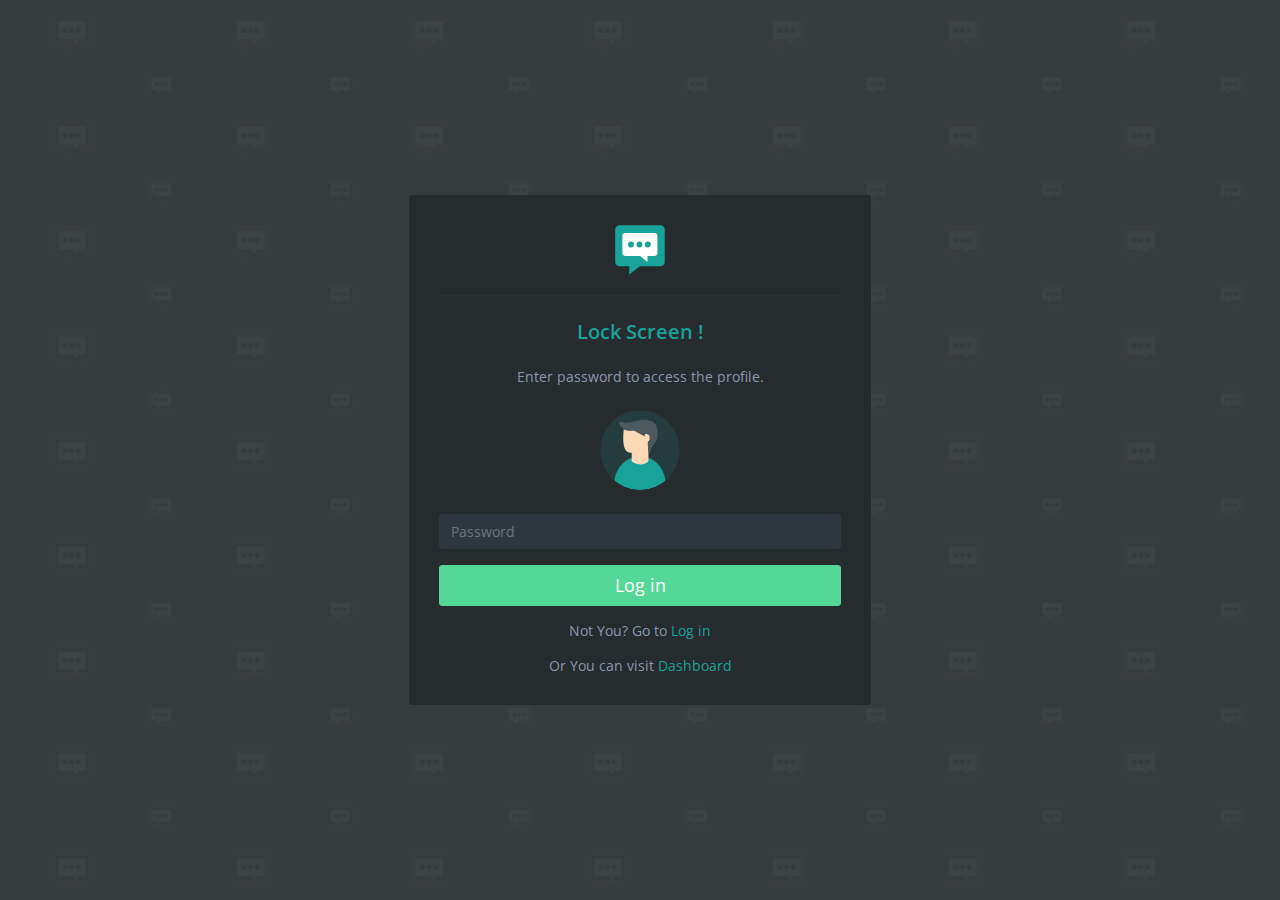
==== commit e6f946fe: "Some Minor Typo Bug Fixed" ====
--- a/index.html
+++ b/index.html
@@ -3,15 +3,6 @@
   <head>
     <meta charset="UTF-8" />
     <meta http-equiv="X-UA-Compatible" content="IE=edge" />
-    <meta
-      name="description"
-      content="Chat App is a bootstrap minimal & clean admin template"
-    />
-    <meta
-      name="keywords"
-      content="chat, chat platform, discussion, video call, voice call, communication, conversation, messange, messanger, talk"
-    />
-    <meta name="author" content="Themesbox" />
     <meta
       name="viewport"
       content="width=device-width, initial-scale=1.0, user-scalable=0, minimal-ui"
@@ -20,2786 +11,81 @@
     <!-- Fevicon -->
     <link rel="shortcut icon" href="assets/images/favicon.ico" />
     <!-- Start css -->
-    <!-- Slick css -->
-    <link href="assets/plugins/slick/slick.css" rel="stylesheet" />
-    <link href="assets/plugins/slick/slick-theme.css" rel="stylesheet" />
     <link
       href="assets/css/bootstrap.min.css"
       rel="stylesheet"
       type="text/css"
     />
     <link href="assets/css/icons.css" rel="stylesheet" type="text/css" />
-    <link
-      href="assets/css/flag-icon.min.css"
-      rel="stylesheet"
-      type="text/css"
-    />
     <link href="assets/css/style.css" rel="stylesheet" type="text/css" />
     <!-- End css -->
   </head>
-  <body class="dark-layout">
-    <!-- Start Create Group Modal -->
-    <div
-      class="modal create-group-modal fade"
-      id="createGroup"
-      tabindex="-1"
-      role="dialog"
-      aria-labelledby="createGroupTitle"
-      aria-hidden="true"
-    >
-      <div class="modal-dialog modal-dialog-centered" role="document">
-        <div class="modal-content">
-          <div class="modal-header">
-            <h5 class="modal-title" id="createGroupTitle">Create Group</h5>
-          </div>
-          <div class="modal-body">
-            <form>
-              <div class="form-group">
-                <input
-                  type="text"
-                  class="form-control"
-                  id="groupName"
-                  placeholder="Enter Group Name"
-                />
-              </div>
-              <div class="form-group">
-                <textarea
-                  class="form-control"
-                  name="groupDesc"
-                  id="groupDesc"
-                  rows="3"
-                  placeholder="Enter Group Description"
-                ></textarea>
-              </div>
-              <p class="create-group-header">Add Users</p>
-              <div class="added-users">
-                <div class="avatar-group">
-                  <div class="avatar">
-                    <a
-                      href="#"
-                      data-toggle="tooltip"
-                      data-placement="top"
-                      title=""
-                      data-original-title="Emily Cook"
-                    >
-                      <img
-                        src="assets/images/girl.svg"
-                        alt="avatar"
-                        class="rounded-circle"
-                      />
-                    </a>
-                  </div>
-                  <div class="avatar">
-                    <a
-                      href="#"
-                      data-toggle="tooltip"
-                      data-placement="top"
-                      title=""
-                      data-original-title="Lauren Gotlib"
-                    >
-                      <img
-                        src="assets/images/men.svg"
-                        alt="avatar"
-                        class="rounded-circle"
-                      />
-                    </a>
-                  </div>
-                  <div class="avatar">
-                    <a
-                      href="#"
-                      data-toggle="tooltip"
-                      data-placement="top"
-                      title=""
-                      data-original-title="Noir Ajkeban"
-                    >
-                      <img
-                        src="assets/images/women.svg"
-                        alt="avatar"
-                        class="rounded-circle"
-                      />
-                    </a>
-                  </div>
-                  <div class="avatar">
-                    <a
-                      href="#"
-                      data-toggle="tooltip"
-                      data-placement="top"
-                      title=""
-                      data-original-title="Add New User"
-                    >
-                      <img
-                        src="assets/images/plus.svg"
-                        alt="avatar"
-                        class="rounded-circle"
-                      />
-                    </a>
+  <body class="vertical-layout">
+    <!-- Start Containerbar -->
+    <div id="containerbar" class="containerbar authenticate-bg">
+      <!-- Start Container -->
+      <div class="container">
+        <div class="auth-box lock-screen-box">
+          <!-- Start row -->
+          <div class="row no-gutters align-items-center justify-content-center">
+            <!-- Start col -->
+            <div class="col-md-6 col-lg-5">
+              <!-- Start Auth Box -->
+              <div class="auth-box-right">
+                <div class="card">
+                  <div class="card-body">
+                    <form action="#">
+                      <div class="form-head">
+                        <a href="index.html" class="logo"
+                          ><img
+                            src="assets/images/logo.svg"
+                            class="img-fluid"
+                            alt="logo"
+                        /></a>
+                      </div>
+                      <h4 class="text-primary my-4">Lock Screen !</h4>
+                      <p class="mb-4">Enter password to access the profile.</p>
+                      <div class="user-logo mb-4">
+                        <img
+                          src="assets/images/men.svg"
+                          class="rounded-circle img-fluid"
+                          alt="user-img"
+                        />
+                      </div>
+                      <div class="form-group">
+                        <input
+                          type="password"
+                          class="form-control"
+                          id="password"
+                          placeholder="Password"
+                          required
+                        />
+                      </div>
+                      <a
+                        href="index.html"
+                        class="btn btn-success btn-lg btn-block font-18"
+                        >Log in</a
+                      >
+                    </form>
+                    <p class="mb-0 mt-3">
+                      Not You? Go to <a href="login.html">Log in</a>
+                    </p>
+                    <p class="mb-0 mt-3">
+                      Or You can visit <a href="dashboard.html">Dashboard</a>
+                    </p>
                   </div>
                 </div>
               </div>
-              <div class="add-users-search">
-                <div class="input-group">
-                  <input
-                    type="search"
-                    class="form-control"
-                    placeholder="Search"
-                    aria-label="Search"
-                    aria-describedby="add-users-search-btn"
-                  />
-                  <div class="input-group-append">
-                    <button class="btn" type="submit" id="add-users-search-btn">
-                      <i class="feather icon-search"></i>
-                    </button>
-                  </div>
-                </div>
-              </div>
-              <div class="add-users-list">
-                <ul class="list-unstyled">
-                  <li class="media">
-                    <img
-                      class="align-self-center rounded-circle"
-                      src="assets/images/girl.svg"
-                      alt="Generic placeholder image"
-                    />
-                    <div class="media-body">
-                      <h5><span>Emily Cook</span></h5>
-                      <p>Hey there. I am on Chalty.</p>
-                    </div>
-                    <div class="custom-control custom-checkbox">
-                      <input
-                        type="checkbox"
-                        class="custom-control-input"
-                        id="userfirstAdd"
-                        checked
-                      />
-                      <label
-                        class="custom-control-label"
-                        for="userfirstAdd"
-                      ></label>
-                    </div>
-                  </li>
-                  <li class="media">
-                    <img
-                      class="align-self-center rounded-circle"
-                      src="assets/images/boy.svg"
-                      alt="Generic placeholder image"
-                    />
-                    <div class="media-body">
-                      <h5>James Simeron</h5>
-                      <p>Work mode ON !!</p>
-                    </div>
-                    <div class="custom-control custom-checkbox">
-                      <input
-                        type="checkbox"
-                        class="custom-control-input"
-                        id="usersecondAdd"
-                      />
-                      <label
-                        class="custom-control-label"
-                        for="usersecondAdd"
-                      ></label>
-                    </div>
-                  </li>
-                  <li class="media">
-                    <img
-                      class="align-self-center rounded-circle"
-                      src="assets/images/men.svg"
-                      alt="Generic placeholder image"
-                    />
-                    <div class="media-body">
-                      <h5>Lauren Gotlib</h5>
-                      <p>Let's go hiking.</p>
-                    </div>
-                    <div class="custom-control custom-checkbox">
-                      <input
-                        type="checkbox"
-                        class="custom-control-input"
-                        id="userthirdAdd"
-                        checked
-                      />
-                      <label
-                        class="custom-control-label"
-                        for="userthirdAdd"
-                      ></label>
-                    </div>
-                  </li>
-                  <li class="media">
-                    <img
-                      class="align-self-center rounded-circle"
-                      src="assets/images/girl.svg"
-                      alt="Generic placeholder image"
-                    />
-                    <div class="media-body">
-                      <h5>Nebraska Oshivo</h5>
-                      <p>Why so serious ?</p>
-                    </div>
-                    <div class="custom-control custom-checkbox">
-                      <input
-                        type="checkbox"
-                        class="custom-control-input"
-                        id="userfourthAdd"
-                      />
-                      <label
-                        class="custom-control-label"
-                        for="userfourthAdd"
-                      ></label>
-                    </div>
-                  </li>
-                  <li class="media">
-                    <img
-                      class="align-self-center rounded-circle"
-                      src="assets/images/women.svg"
-                      alt="Generic placeholder image"
-                    />
-                    <div class="media-body">
-                      <h5>Noir Ajkeban</h5>
-                      <p>** No Status **</p>
-                    </div>
-                    <div class="custom-control custom-checkbox">
-                      <input
-                        type="checkbox"
-                        class="custom-control-input"
-                        id="userfifthAdd"
-                        checked
-                      />
-                      <label
-                        class="custom-control-label"
-                        for="userfifthAdd"
-                      ></label>
-                    </div>
-                  </li>
-                  <li class="media">
-                    <img
-                      class="align-self-center rounded-circle"
-                      src="assets/images/boy.svg"
-                      alt="Generic placeholder image"
-                    />
-                    <div class="media-body">
-                      <h5><span>John Smith</span></h5>
-                      <p>Hey there. I am on Chalty.</p>
-                    </div>
-                    <div class="custom-control custom-checkbox">
-                      <input
-                        type="checkbox"
-                        class="custom-control-input"
-                        id="userSixthAdd"
-                        checked
-                      />
-                      <label
-                        class="custom-control-label"
-                        for="userSixthAdd"
-                      ></label>
-                    </div>
-                  </li>
-                  <li class="media">
-                    <img
-                      class="align-self-center rounded-circle"
-                      src="assets/images/girl.svg"
-                      alt="Generic placeholder image"
-                    />
-                    <div class="media-body">
-                      <h5>Arya Thompson</h5>
-                      <p>Work mode ON !!</p>
-                    </div>
-                    <div class="custom-control custom-checkbox">
-                      <input
-                        type="checkbox"
-                        class="custom-control-input"
-                        id="userSeventhdAdd"
-                      />
-                      <label
-                        class="custom-control-label"
-                        for="userSeventhdAdd"
-                      ></label>
-                    </div>
-                  </li>
-                  <li class="media">
-                    <img
-                      class="align-self-center rounded-circle"
-                      src="assets/images/men.svg"
-                      alt="Generic placeholder image"
-                    />
-                    <div class="media-body">
-                      <h5>Mike Wright</h5>
-                      <p>Let's go hiking.</p>
-                    </div>
-                    <div class="custom-control custom-checkbox">
-                      <input
-                        type="checkbox"
-                        class="custom-control-input"
-                        id="userEightAdd"
-                      />
-                      <label
-                        class="custom-control-label"
-                        for="userEightAdd"
-                      ></label>
-                    </div>
-                  </li>
-                  <li class="media">
-                    <img
-                      class="align-self-center rounded-circle"
-                      src="assets/images/boy.svg"
-                      alt="Generic placeholder image"
-                    />
-                    <div class="media-body">
-                      <h5>Robert Pattinson</h5>
-                      <p>Why so serious ?</p>
-                    </div>
-                    <div class="custom-control custom-checkbox">
-                      <input
-                        type="checkbox"
-                        class="custom-control-input"
-                        id="userNinthAdd"
-                      />
-                      <label
-                        class="custom-control-label"
-                        for="userNinthAdd"
-                      ></label>
-                    </div>
-                  </li>
-                  <li class="media">
-                    <img
-                      class="align-self-center rounded-circle"
-                      src="assets/images/women.svg"
-                      alt="Generic placeholder image"
-                    />
-                    <div class="media-body">
-                      <h5>Seema Rao</h5>
-                      <p>** No Status **</p>
-                    </div>
-                    <div class="custom-control custom-checkbox">
-                      <input
-                        type="checkbox"
-                        class="custom-control-input"
-                        id="userTenthAdd"
-                      />
-                      <label
-                        class="custom-control-label"
-                        for="userTenthAdd"
-                      ></label>
-                    </div>
-                  </li>
-                  <li class="media">
-                    <img
-                      class="align-self-center rounded-circle"
-                      src="assets/images/girl.svg"
-                      alt="Generic placeholder image"
-                    />
-                    <div class="media-body">
-                      <h5>Noir Williamson</h5>
-                      <p>** No Status **</p>
-                    </div>
-                    <div class="custom-control custom-checkbox">
-                      <input
-                        type="checkbox"
-                        class="custom-control-input"
-                        id="userEleventhAdd"
-                      />
-                      <label
-                        class="custom-control-label"
-                        for="userEleventhAdd"
-                      ></label>
-                    </div>
-                  </li>
-                </ul>
-              </div>
-              <div class="mt-3 text-center">
-                <button type="submit" class="btn btn-primary">
-                  <i class="feather icon-plus mr-2"></i>Create Group
-                </button>
-              </div>
-            </form>
+              <!-- End Auth Box -->
+            </div>
+            <!-- End col -->
           </div>
+          <!-- End row -->
         </div>
       </div>
+      <!-- End Container -->
     </div>
-    <!-- End Incoming Video Call Modal -->
-    <!-- Start Incoming Video Call Modal -->
-    <div
-      class="modal incoming-video-modal fade"
-      id="incomingVideoCall"
-      tabindex="-1"
-      role="dialog"
-      aria-labelledby="incomingVideoCallTitle"
-      aria-hidden="true"
-    >
-      <div class="modal-dialog modal-dialog-centered" role="document">
-        <div class="modal-content">
-          <div class="modal-header">
-            <h5 class="modal-title text-white" id="incomingVideoCallTitle">
-              Incoming Video Call
-            </h5>
-          </div>
-          <div class="modal-body">
-            <img
-              src="assets/images/girl.svg"
-              alt="avatar"
-              class="rounded-circle"
-            />
-            <h5 class="text-white">Jessica Meir</h5>
-            <p class="text-white">Texas, USA</p>
-            <button type="button" class="btn btn-success mr-3">
-              <i class="feather icon-check mr-2"></i>Accept
-            </button>
-            <button type="button" class="btn btn-danger" data-dismiss="modal">
-              <i class="feather icon-x mr-2"></i>Reject
-            </button>
-          </div>
-        </div>
-      </div>
-    </div>
-    <!-- End Incoming Video Call Modal -->
-    <!-- Start Incoming Voice Call Modal -->
-    <div
-      class="modal incoming-voice-modal fade"
-      id="incomingVoiceCall"
-      tabindex="-1"
-      role="dialog"
-      aria-labelledby="incomingVoiceCallTitle"
-      aria-hidden="true"
-    >
-      <div class="modal-dialog modal-dialog-centered" role="document">
-        <div class="modal-content">
-          <div class="modal-header">
-            <h5 class="modal-title" id="incomingVoiceCallTitle">
-              Incoming Voice Call
-            </h5>
-          </div>
-          <div class="modal-body">
-            <img
-              src="assets/images/men.svg"
-              alt="avatar"
-              class="rounded-circle"
-            />
-            <h5>Jessica Meir</h5>
-            <p>Texas, USA</p>
-            <button type="button" class="btn btn-success mr-3">
-              <i class="feather icon-check mr-2"></i>Accept
-            </button>
-            <button type="button" class="btn btn-danger" data-dismiss="modal">
-              <i class="feather icon-x mr-2"></i>Reject
-            </button>
-          </div>
-        </div>
-      </div>
-    </div>
-    <!-- End Incoming Voice Call Modal -->
-    <!-- Start Error Screen Modal -->
-    <div
-      class="modal error-screen-modal fade"
-      id="errorScreen"
-      tabindex="-1"
-      role="dialog"
-      aria-labelledby="errorScreenTitle"
-      aria-hidden="true"
-    >
-      <div class="modal-dialog modal-dialog-centered" role="document">
-        <div class="modal-content">
-          <div class="modal-header">
-            <h5 class="modal-title" id="errorScreenTitle">Connection Error</h5>
-          </div>
-          <div class="modal-body">
-            <img
-              src="assets/images/connection_error.svg"
-              class="img-fluid"
-              alt="connection_error"
-            />
-            <h5>Computer not Connected</h5>
-            <p>Please, check internet connection this PC.</p>
-            <button type="button" class="btn btn-info">
-              <i class="feather icon-repeat mr-2"></i>Try Again
-            </button>
-          </div>
-        </div>
-      </div>
-    </div>
-    <!-- End Incoming Voice Call Modal -->
-    <!-- Start Chat Layout -->
-    <div class="chat-layout">
-      <!-- Start Chat Leftbar -->
-      <div class="chat-leftbar">
-        <div class="tab-content" id="pills-tab-justifiedContent">
-          <!-- Start Chat Listbar -->
-          <div
-            class="tab-pane fade show active"
-            id="pills-chat-justified"
-            role="tabpanel"
-            aria-labelledby="pills-chat-tab-justified"
-          >
-            <div class="chat-listbar">
-              <div class="chat-left-headbar">
-                <div class="row align-items-center">
-                  <div class="col-9">
-                    <ul class="list-unstyled mb-0">
-                      <li class="media">
-                        <img
-                          class="align-self-center mr-2"
-                          src="assets/images/logo.svg"
-                          alt="Generic placeholder image"
-                        />
-                        <div class="media-body">
-                          <h5 class="mb-0 mt-2">Chat</h5>
-                        </div>
-                      </li>
-                    </ul>
-                  </div>
-                  <div class="col-3">
-                    <a
-                      href="login.html"
-                      data-toggle="tooltip"
-                      data-placement="right"
-                      title="Logout"
-                      ><i class="feather icon-log-out"></i
-                    ></a>
-                  </div>
-                </div>
-              </div>
-              <div class="chat-left-search">
-                <form>
-                  <div class="input-group">
-                    <input
-                      type="search"
-                      class="form-control"
-                      placeholder="Search"
-                      aria-label="Search"
-                      aria-describedby="chat-left-search-btn"
-                    />
-                    <div class="input-group-append">
-                      <button
-                        class="btn"
-                        type="submit"
-                        id="chat-left-search-btn"
-                      >
-                        <i class="feather icon-search"></i>
-                      </button>
-                    </div>
-                  </div>
-                </form>
-              </div>
-              <div class="chat-left-body">
-                <div
-                  class="nav flex-column nav-pills chat-userlist"
-                  id="chat-list-tab"
-                  role="tablist"
-                  aria-orientation="vertical"
-                >
-                  <a
-                    class="nav-link active"
-                    id="chat-first-tab"
-                    data-toggle="pill"
-                    href="#chat-first"
-                    role="tab"
-                    aria-controls="chat-first"
-                    aria-selected="true"
-                  >
-                    <div class="media active">
-                      <div class="user-status"></div>
-                      <img
-                        class="align-self-center rounded-circle"
-                        src="assets/images/girl.svg"
-                        alt="User Image"
-                      />
-                      <div class="media-body">
-                        <h5>
-                          Emily Cook<span class="chat-timing">02:30 pm</span>
-                        </h5>
-                        <p>Waiting for module 1 to finish...</p>
-                      </div>
-                    </div>
-                  </a>
-                  <a
-                    class="nav-link"
-                    id="chat-second-tab"
-                    data-toggle="pill"
-                    href="#chat-second"
-                    role="tab"
-                    aria-controls="chat-second"
-                    aria-selected="false"
-                  >
-                    <div class="media">
-                      <img
-                        class="align-self-center rounded-circle"
-                        src="assets/images/boy.svg"
-                        alt="User Image"
-                      />
-                      <div class="media-body">
-                        <h5>
-                          James Simeron<span class="chat-timing">Today</span>
-                        </h5>
-                        <p>Send your CV for more info...</p>
-                      </div>
-                    </div>
-                  </a>
-                  <a
-                    class="nav-link"
-                    id="chat-third-tab"
-                    data-toggle="pill"
-                    href="#chat-third"
-                    role="tab"
-                    aria-controls="chat-third"
-                    aria-selected="false"
-                  >
-                    <div class="media">
-                      <div class="user-status status-offline"></div>
-                      <img
-                        class="align-self-center rounded-circle"
-                        src="assets/images/men.svg"
-                        alt="User Image"
-                      />
-                      <div class="media-body">
-                        <h5>
-                          Lauren Gotlib<span class="badge badge-primary ml-2"
-                            >5</span
-                          ><span class="chat-timing">Oct 08</span>
-                        </h5>
-                        <p>Hi</p>
-                      </div>
-                    </div>
-                  </a>
-                  <a
-                    class="nav-link"
-                    id="chat-fourth-tab"
-                    data-toggle="pill"
-                    href="#chat-fourth"
-                    role="tab"
-                    aria-controls="chat-fourth"
-                    aria-selected="false"
-                  >
-                    <div class="media">
-                      <img
-                        class="align-self-center rounded-circle"
-                        src="assets/images/women.svg"
-                        alt="User Image"
-                      />
-                      <div class="media-body">
-                        <h5>
-                          Nebraska Oshivo<span class="chat-timing">Sep 25</span>
-                        </h5>
-                        <p>Could you please send PDF?</p>
-                      </div>
-                    </div>
-                  </a>
-                  <a
-                    class="nav-link"
-                    id="chat-fifth-tab"
-                    data-toggle="pill"
-                    href="#chat-fifth"
-                    role="tab"
-                    aria-controls="chat-fifth"
-                    aria-selected="false"
-                  >
-                    <div class="media">
-                      <div class="user-status status-away"></div>
-                      <img
-                        class="align-self-center rounded-circle"
-                        src="assets/images/girl.svg"
-                        alt="User Image"
-                      />
-                      <div class="media-body">
-                        <h5>
-                          Noir Ajkeban<span class="badge badge-primary ml-2"
-                            >8</span
-                          >
-                          <span class="chat-timing">Sep 10</span>
-                        </h5>
-                        <p>See you at the Lunch...</p>
-                      </div>
-                    </div>
-                  </a>
-                  <a
-                    class="nav-link"
-                    id="chat-sixth-tab"
-                    data-toggle="pill"
-                    href="#chat-sixth"
-                    role="tab"
-                    aria-controls="chat-sixth"
-                    aria-selected="false"
-                  >
-                    <div class="media">
-                      <img
-                        class="align-self-center rounded-circle"
-                        src="assets/images/boy.svg"
-                        alt="User Image"
-                      />
-                      <div class="media-body">
-                        <h5>
-                          Will Patinson<span class="chat-timing">Sep 08</span>
-                        </h5>
-                        <p>Where have you been?</p>
-                      </div>
-                    </div>
-                  </a>
-                  <a
-                    class="nav-link"
-                    id="chat-seventh-tab"
-                    data-toggle="pill"
-                    href="#chat-seventh"
-                    role="tab"
-                    aria-controls="chat-seventh"
-                    aria-selected="false"
-                  >
-                    <div class="media">
-                      <img
-                        class="align-self-center rounded-circle"
-                        src="assets/images/girl.svg"
-                        alt="User Image"
-                      />
-                      <div class="media-body">
-                        <h5>
-                          Simran Kaur<span class="badge badge-primary ml-2"
-                            >3</span
-                          >
-                          <span class="chat-timing">Sep 07</span>
-                        </h5>
-                        <p>I sent app proposal to you.</p>
-                      </div>
-                    </div>
-                  </a>
-                  <a
-                    class="nav-link"
-                    id="chat-eighth-tab"
-                    data-toggle="pill"
-                    href="#chat-eighth"
-                    role="tab"
-                    aria-controls="chat-eighth"
-                    aria-selected="false"
-                  >
-                    <div class="media">
-                      <img
-                        class="align-self-center rounded-circle"
-                        src="assets/images/women.svg"
-                        alt="User Image"
-                      />
-                      <div class="media-body">
-                        <h5>
-                          Courtney Cox<span class="chat-timing">Sep 05</span>
-                        </h5>
-                        <p>Please, revert on issues.</p>
-                      </div>
-                    </div>
-                  </a>
-                  <a
-                    class="nav-link"
-                    id="chat-ninth-tab"
-                    data-toggle="pill"
-                    href="#chat-ninth"
-                    role="tab"
-                    aria-controls="chat-ninth"
-                    aria-selected="false"
-                  >
-                    <div class="media">
-                      <img
-                        class="align-self-center rounded-circle"
-                        src="assets/images/men.svg"
-                        alt="User Image"
-                      />
-                      <div class="media-body">
-                        <h5>
-                          Andrew Garfield<span class="chat-timing">Aug 25</span>
-                        </h5>
-                        <p>Your presence is awaited...</p>
-                      </div>
-                    </div>
-                  </a>
-                  <a
-                    class="nav-link"
-                    id="chat-tenth-tab"
-                    data-toggle="pill"
-                    href="#chat-tenth"
-                    role="tab"
-                    aria-controls="chat-tenth"
-                    aria-selected="false"
-                  >
-                    <div class="media">
-                      <img
-                        class="align-self-center rounded-circle"
-                        src="assets/images/girl.svg"
-                        alt="User Image"
-                      />
-                      <div class="media-body">
-                        <h5>
-                          Rose Witherspoon<span class="chat-timing"
-                            >Aug 18</span
-                          >
-                        </h5>
-                        <p>Fanfest is coming...</p>
-                      </div>
-                    </div>
-                  </a>
-                  <a
-                    class="nav-link"
-                    id="chat-eleventh-tab"
-                    data-toggle="pill"
-                    href="#chat-eleventh"
-                    role="tab"
-                    aria-controls="chat-eleventh"
-                    aria-selected="false"
-                  >
-                    <div class="media">
-                      <img
-                        class="align-self-center rounded-circle"
-                        src="assets/images/women.svg"
-                        alt="User Image"
-                      />
-                      <div class="media-body">
-                        <h5>
-                          Seema Roy<span class="chat-timing">Aug 11</span>
-                        </h5>
-                        <p>Bye. Tc...</p>
-                      </div>
-                    </div>
-                  </a>
-                  <a
-                    class="nav-link"
-                    id="chat-twelth-tab"
-                    data-toggle="pill"
-                    href="#chat-twelth"
-                    role="tab"
-                    aria-controls="chat-twelth"
-                    aria-selected="false"
-                  >
-                    <div class="media">
-                      <img
-                        class="align-self-center rounded-circle"
-                        src="assets/images/boy.svg"
-                        alt="User Image"
-                      />
-                      <div class="media-body">
-                        <h5>
-                          Anand Kumar<span class="badge badge-primary ml-2"
-                            >2</span
-                          >
-                          <span class="chat-timing">Aug 03</span>
-                        </h5>
-                        <p>I see</p>
-                      </div>
-                    </div>
-                  </a>
-                  <a
-                    class="nav-link"
-                    id="chat-thirteenth-tab"
-                    data-toggle="pill"
-                    href="#chat-thirteenth"
-                    role="tab"
-                    aria-controls="chat-thirteenth"
-                    aria-selected="false"
-                  >
-                    <div class="media">
-                      <img
-                        class="align-self-center rounded-circle"
-                        src="assets/images/men.svg"
-                        alt="User Image"
-                      />
-                      <div class="media-body">
-                        <h5>
-                          Vladimir Jeir<span class="chat-timing">Jul 28</span>
-                        </h5>
-                        <p>When are you coming home?</p>
-                      </div>
-                    </div>
-                  </a>
-                  <a
-                    class="nav-link"
-                    id="chat-fourtinth-tab"
-                    data-toggle="pill"
-                    href="#chat-fourtinth"
-                    role="tab"
-                    aria-controls="chat-fourtinth"
-                    aria-selected="false"
-                  >
-                    <div class="media">
-                      <img
-                        class="align-self-center rounded-circle"
-                        src="assets/images/girl.svg"
-                        alt="User Image"
-                      />
-                      <div class="media-body">
-                        <h5>
-                          Jessica Meir<span class="chat-timing">Jul 21</span>
-                        </h5>
-                        <p>Hmmmm</p>
-                      </div>
-                    </div>
-                  </a>
-                </div>
-              </div>
-            </div>
-          </div>
-          <!-- End Chat Listbar -->
-          <!-- Start Chat Addbar -->
-          <div
-            class="tab-pane fade"
-            id="pills-addchat-justified"
-            role="tabpanel"
-            aria-labelledby="pills-addchat-tab-justified"
-          >
-            <div class="chat-addbar">
-              <div class="chat-left-headbar">
-                <div class="row align-items-center">
-                  <div class="col-9">
-                    <ul class="list-unstyled mb-0">
-                      <li class="media">
-                        <img
-                          class="align-self-center mr-2"
-                          src="assets/images/logo.svg"
-                          alt="Generic placeholder image"
-                        />
-                        <div class="media-body">
-                          <h5 class="mb-0 mt-2">New Chat</h5>
-                        </div>
-                      </li>
-                    </ul>
-                  </div>
-                  <div class="col-3">
-                    <a href="#" data-toggle="modal" data-target="#createGroup"
-                      ><i class="feather icon-users"></i
-                    ></a>
-                  </div>
-                </div>
-              </div>
-              <div class="chat-left-search">
-                <form>
-                  <div class="input-group">
-                    <input
-                      type="search"
-                      class="form-control"
-                      placeholder="Search"
-                      aria-label="Search"
-                      aria-describedby="chat-left-search-user-btn"
-                    />
-                    <div class="input-group-append">
-                      <button
-                        class="btn"
-                        type="submit"
-                        id="chat-left-search-user-btn"
-                      >
-                        <i class="feather icon-search"></i>
-                      </button>
-                    </div>
-                  </div>
-                </form>
-              </div>
-              <div class="chat-left-body">
-                <div
-                  class="nav flex-column nav-pills chat-userlist"
-                  id="new-chat-tab"
-                  role="tablist"
-                  aria-orientation="vertical"
-                >
-                  <a
-                    class="nav-link active"
-                    id="new-chat-first-tab"
-                    data-toggle="pill"
-                    href="#"
-                    role="tab"
-                    aria-selected="true"
-                  >
-                    <div class="media">
-                      <img
-                        class="align-self-center rounded-circle"
-                        src="assets/images/men.svg"
-                        alt="User Image"
-                      />
-                      <div class="media-body">
-                        <h5>John Doe</h5>
-                        <p>Hey there. I am on Chalty.</p>
-                      </div>
-                    </div>
-                  </a>
-                  <a
-                    class="nav-link"
-                    id="new-chat-second-tab"
-                    data-toggle="pill"
-                    href="#"
-                    role="tab"
-                    aria-selected="false"
-                  >
-                    <div class="media">
-                      <img
-                        class="align-self-center rounded-circle"
-                        src="assets/images/women.svg"
-                        alt="User Image"
-                      />
-                      <div class="media-body">
-                        <h5>Ema Star</h5>
-                        <p>Work mode ON !!</p>
-                      </div>
-                    </div>
-                  </a>
-                  <a
-                    class="nav-link"
-                    id="new-chat-third-tab"
-                    data-toggle="pill"
-                    href="#"
-                    role="tab"
-                    aria-selected="false"
-                  >
-                    <div class="media">
-                      <img
-                        class="align-self-center rounded-circle"
-                        src="assets/images/boy.svg"
-                        alt="User Image"
-                      />
-                      <div class="media-body">
-                        <h5>Roger Day</h5>
-                        <p>Let's go hiking.</p>
-                      </div>
-                    </div>
-                  </a>
-                  <a
-                    class="nav-link"
-                    id="new-chat-fourth-tab"
-                    data-toggle="pill"
-                    href="#"
-                    role="tab"
-                    aria-selected="false"
-                  >
-                    <div class="media">
-                      <img
-                        class="align-self-center rounded-circle"
-                        src="assets/images/men.svg"
-                        alt="User Image"
-                      />
-                      <div class="media-body">
-                        <h5>Paul Taylor</h5>
-                        <p>Why so serious ?</p>
-                      </div>
-                    </div>
-                  </a>
-                  <a
-                    class="nav-link"
-                    id="new-chat-fifth-tab"
-                    data-toggle="pill"
-                    href="#"
-                    role="tab"
-                    aria-selected="false"
-                  >
-                    <div class="media">
-                      <img
-                        class="align-self-center rounded-circle"
-                        src="assets/images/girl.svg"
-                        alt="User Image"
-                      />
-                      <div class="media-body">
-                        <h5>Cary Peck</h5>
-                        <p>** No Status **</p>
-                      </div>
-                    </div>
-                  </a>
-                  <a
-                    class="nav-link"
-                    id="new-chat-sixth-tab"
-                    data-toggle="pill"
-                    href="#"
-                    role="tab"
-                    aria-selected="false"
-                  >
-                    <div class="media">
-                      <img
-                        class="align-self-center rounded-circle"
-                        src="assets/images/women.svg"
-                        alt="User Image"
-                      />
-                      <div class="media-body">
-                        <h5>Meghan Murphy</h5>
-                        <p>Feeling happy...</p>
-                      </div>
-                    </div>
-                  </a>
-                  <a
-                    class="nav-link"
-                    id="new-chat-seventh-tab"
-                    data-toggle="pill"
-                    href="#"
-                    role="tab"
-                    aria-selected="false"
-                  >
-                    <div class="media">
-                      <img
-                        class="align-self-center rounded-circle"
-                        src="assets/images/boy.svg"
-                        alt="User Image"
-                      />
-                      <div class="media-body">
-                        <h5>Sansa Smith</h5>
-                        <p>World is Selfish.</p>
-                      </div>
-                    </div>
-                  </a>
-                  <a
-                    class="nav-link"
-                    id="new-chat-eighth-tab"
-                    data-toggle="pill"
-                    href="#"
-                    role="tab"
-                    aria-selected="false"
-                  >
-                    <div class="media">
-                      <img
-                        class="align-self-center rounded-circle"
-                        src="assets/images/girl.svg"
-                        alt="User Image"
-                      />
-                      <div class="media-body">
-                        <h5>Jelly Witherspoon</h5>
-                        <p>Best day of my life.</p>
-                      </div>
-                    </div>
-                  </a>
-                  <a
-                    class="nav-link"
-                    id="new-chat-ninth-tab"
-                    data-toggle="pill"
-                    href="#"
-                    role="tab"
-                    aria-selected="false"
-                  >
-                    <div class="media">
-                      <img
-                        class="align-self-center rounded-circle"
-                        src="assets/images/men.svg"
-                        alt="User Image"
-                      />
-                      <div class="media-body">
-                        <h5>Loy Diesel</h5>
-                        <p>Hoping for better tomorrow.</p>
-                      </div>
-                    </div>
-                  </a>
-                  <a
-                    class="nav-link"
-                    id="new-chat-tenth-tab"
-                    data-toggle="pill"
-                    href="#"
-                    role="tab"
-                    aria-selected="false"
-                  >
-                    <div class="media">
-                      <img
-                        class="align-self-center rounded-circle"
-                        src="assets/images/boy.svg"
-                        alt="User Image"
-                      />
-                      <div class="media-body">
-                        <h5>Sham Chaterjee</h5>
-                        <p>No Status</p>
-                      </div>
-                    </div>
-                  </a>
-                  <a
-                    class="nav-link"
-                    id="new-chat-eleventh-tab"
-                    data-toggle="pill"
-                    href="#"
-                    role="tab"
-                    aria-selected="false"
-                  >
-                    <div class="media">
-                      <img
-                        class="align-self-center rounded-circle"
-                        src="assets/images/girl.svg"
-                        alt="User Image"
-                      />
-                      <div class="media-body">
-                        <h5>Krishna Nayar</h5>
-                        <p>Looking for Graphics Designer.</p>
-                      </div>
-                    </div>
-                  </a>
-                  <a
-                    class="nav-link"
-                    id="new-chat-twelth-tab"
-                    data-toggle="pill"
-                    href="#"
-                    role="tab"
-                    aria-selected="false"
-                  >
-                    <div class="media">
-                      <img
-                        class="align-self-center rounded-circle"
-                        src="assets/images/men.svg"
-                        alt="User Image"
-                      />
-                      <div class="media-body">
-                        <h5>Arjun Lohia</h5>
-                        <p>Mood Off</p>
-                      </div>
-                    </div>
-                  </a>
-                  <a
-                    class="nav-link"
-                    id="new-chat-thirteenth-tab"
-                    data-toggle="pill"
-                    href="#"
-                    role="tab"
-                    aria-selected="false"
-                  >
-                    <div class="media">
-                      <img
-                        class="align-self-center rounded-circle"
-                        src="assets/images/boy.svg"
-                        alt="User Image"
-                      />
-                      <div class="media-body">
-                        <h5>Mike Spencer</h5>
-                        <p>It's School time</p>
-                      </div>
-                    </div>
-                  </a>
-                  <a
-                    class="nav-link"
-                    id="new-chat-fourthinth-tab"
-                    data-toggle="pill"
-                    href="#"
-                    role="tab"
-                    aria-selected="false"
-                  >
-                    <div class="media">
-                      <img
-                        class="align-self-center rounded-circle"
-                        src="assets/images/men.svg"
-                        alt="User Image"
-                      />
-                      <div class="media-body">
-                        <h5>Tom Cruz</h5>
-                        <p>New Job. New Asporations.</p>
-                      </div>
-                    </div>
-                  </a>
-                </div>
-              </div>
-            </div>
-          </div>
-          <!-- End Chat Addbar -->
-          <!-- Start Chat Profilebar -->
-          <div
-            class="tab-pane fade"
-            id="pills-profile-justified"
-            role="tabpanel"
-            aria-labelledby="pills-profile-tab-justified"
-          >
-            <div class="chat-profilebar">
-              <div class="chat-left-headbar">
-                <div class="row align-items-center">
-                  <div class="col-12">
-                    <ul class="list-unstyled mb-0">
-                      <li class="media">
-                        <img
-                          class="align-self-center mr-2"
-                          src="assets/images/logo.svg"
-                          alt="Generic placeholder image"
-                        />
-                        <div class="media-body">
-                          <h5 class="mb-0 mt-2">My Profile</h5>
-                        </div>
-                      </li>
-                    </ul>
-                  </div>
-                </div>
-              </div>
-              <div class="chat-left-body">
-                <div class="profilebar">
-                  <img
-                    class="profile-pic img-fluid"
-                    src="assets/images/men.svg"
-                    alt="profile-pic"
-                  />
-                  <div class="profile-edit">
-                    <i class="feather icon-camera upload-button"></i>
-                    <input
-                      class="profile-upload"
-                      type="file"
-                      accept="image/*"
-                    />
-                  </div>
-                  <h5>Will Patinson</h5>
-                  <p class="mb-0">Florida, USA</p>
-                </div>
-                <div class="profile-detail">
-                  <ul class="list-unstyled mb-0">
-                    <li class="media">
-                      <i class="feather icon-user align-self-center"></i>
-                      <div class="media-body">
-                        <p>Username</p>
-                        <div class="input-group">
-                          <input
-                            type="text"
-                            class="form-control"
-                            value="Will Patinson"
-                            aria-label="Will Patinson"
-                            aria-describedby="button-addon-group-username"
-                          />
-                          <div class="input-group-append">
-                            <button
-                              class="btn btn-link"
-                              type="button"
-                              id="button-addon-group-username"
-                            >
-                              Update
-                            </button>
-                          </div>
-                        </div>
-                      </div>
-                    </li>
-                    <li class="media">
-                      <i class="feather icon-map align-self-center"></i>
-                      <div class="media-body">
-                        <p>Location</p>
-                        <div class="input-group">
-                          <input
-                            type="text"
-                            class="form-control"
-                            value="Florida, USA"
-                            aria-label="Florida, USA"
-                            aria-describedby="button-addon-group-location"
-                          />
-                          <div class="input-group-append">
-                            <button
-                              class="btn btn-link"
-                              type="button"
-                              id="button-addon-group-location"
-                            >
-                              Update
-                            </button>
-                          </div>
-                        </div>
-                      </div>
-                    </li>
-                    <li class="media">
-                      <i
-                        class="feather icon-message-square align-self-center"
-                      ></i>
-                      <div class="media-body">
-                        <p>Status</p>
-                        <div class="input-group">
-                          <input
-                            type="text"
-                            class="form-control"
-                            value="I am on Chat App."
-                            aria-label="I am on Chat App"
-                            aria-describedby="button-addon-group-status"
-                          />
-                          <div class="input-group-append">
-                            <button
-                              class="btn btn-link"
-                              type="button"
-                              id="button-addon-group-status"
-                            >
-                              Update
-                            </button>
-                          </div>
-                        </div>
-                      </div>
-                    </li>
-                    <li class="media">
-                      <i class="feather icon-mail align-self-center"></i>
-                      <div class="media-body">
-                        <p>Email ID</p>
-                        <div class="input-group">
-                          <input
-                            type="email"
-                            class="form-control"
-                            value="demo@example.com"
-                            aria-label="demo@example.com"
-                            aria-describedby="button-addon-group-emailid"
-                          />
-                          <div class="input-group-append">
-                            <button
-                              class="btn btn-link"
-                              type="button"
-                              id="button-addon-group-emailid"
-                            >
-                              Update
-                            </button>
-                          </div>
-                        </div>
-                      </div>
-                    </li>
-                    <li class="media">
-                      <i class="feather icon-lock align-self-center"></i>
-                      <div class="media-body">
-                        <p>Password</p>
-                        <div class="input-group">
-                          <input
-                            type="password"
-                            class="form-control"
-                            value="********"
-                            aria-label="********"
-                            aria-describedby="button-addon-group-password"
-                          />
-                          <div class="input-group-append">
-                            <button
-                              class="btn btn-link"
-                              type="button"
-                              id="button-addon-group-password"
-                            >
-                              Update
-                            </button>
-                          </div>
-                        </div>
-                      </div>
-                    </li>
-                  </ul>
-                </div>
-              </div>
-            </div>
-          </div>
-          <!-- End Chat Profilebar -->
-          <!-- Start Chat Settingbar -->
-          <div
-            class="tab-pane fade"
-            id="pills-setting-justified"
-            role="tabpanel"
-            aria-labelledby="pills-setting-tab-justified"
-          >
-            <div class="chat-settingbar">
-              <div class="chat-left-headbar">
-                <div class="row align-items-center">
-                  <div class="col-9">
-                    <ul class="list-unstyled mb-0">
-                      <li class="media">
-                        <img
-                          class="align-self-center mr-2"
-                          src="assets/images/logo.svg"
-                          alt="Generic placeholder image"
-                        />
-                        <div class="media-body">
-                          <h5 class="mb-0 mt-2">Setting</h5>
-                        </div>
-                      </li>
-                    </ul>
-                  </div>
-                  <div class="col-3">
-                    <div class="dropdown">
-                      <a
-                        href="#"
-                        id="settingDropdown"
-                        data-toggle="dropdown"
-                        aria-haspopup="true"
-                        aria-expanded="false"
-                        ><i class="feather icon-more-vertical-"></i
-                      ></a>
-                      <div
-                        class="dropdown-menu dropdown-menu-right"
-                        aria-labelledby="settingDropdown"
-                      >
-                        <a class="dropdown-item font-14" href="#"
-                          >Reset to Defaults</a
-                        >
-                        <a class="dropdown-item font-14" href="#">Backup</a>
-                      </div>
-                    </div>
-                  </div>
-                </div>
-              </div>
-              <div class="chat-left-body">
-                <p class="setting-header">General Settings</p>
-                <div class="general-setting">
-                  <div class="row align-items-center pb-3">
-                    <div class="col-9">
-                      <h6 class="mb-0">Notification Sounds</h6>
-                    </div>
-                    <div class="col-3 text-right">
-                      <div class="custom-control custom-checkbox">
-                        <input
-                          type="checkbox"
-                          class="custom-control-input"
-                          id="notificationSound"
-                          checked
-                        />
-                        <label
-                          class="custom-control-label"
-                          for="notificationSound"
-                        ></label>
-                      </div>
-                    </div>
-                  </div>
-                  <div class="row align-items-center pb-3">
-                    <div class="col-9">
-                      <h6 class="mb-0">New Message Alerts</h6>
-                    </div>
-                    <div class="col-3 text-right">
-                      <div class="custom-control custom-checkbox">
-                        <input
-                          type="checkbox"
-                          class="custom-control-input"
-                          id="newMessageAlerts"
-                        />
-                        <label
-                          class="custom-control-label"
-                          for="newMessageAlerts"
-                        ></label>
-                      </div>
-                    </div>
-                  </div>
-                  <div class="row align-items-center pb-3">
-                    <div class="col-9">
-                      <h6 class="mb-0">Show Mini Messages in Sidebar</h6>
-                    </div>
-                    <div class="col-3 text-right">
-                      <div class="custom-control custom-checkbox">
-                        <input
-                          type="checkbox"
-                          class="custom-control-input"
-                          id="showMiniMessages"
-                        />
-                        <label
-                          class="custom-control-label"
-                          for="showMiniMessages"
-                        ></label>
-                      </div>
-                    </div>
-                  </div>
-                </div>
-                <p class="setting-header">Privacy Settings</p>
-                <div class="privacy-setting">
-                  <div class="row align-items-center pb-3">
-                    <div class="col-9"><h6 class="mb-0">Read Receipts</h6></div>
-                    <div class="col-3 text-right">
-                      <div class="custom-control custom-switch">
-                        <input
-                          type="checkbox"
-                          class="custom-control-input"
-                          id="readReceipts"
-                          checked
-                        />
-                        <label
-                          class="custom-control-label"
-                          for="readReceipts"
-                        ></label>
-                      </div>
-                    </div>
-                  </div>
-                  <div class="row align-items-center pb-3">
-                    <div class="col-9">
-                      <h6 class="mb-0">Show Profile Picture</h6>
-                    </div>
-                    <div class="col-3 text-right">
-                      <div class="custom-control custom-switch">
-                        <input
-                          type="checkbox"
-                          class="custom-control-input"
-                          id="showProfilePicture"
-                        />
-                        <label
-                          class="custom-control-label"
-                          for="showProfilePicture"
-                        ></label>
-                      </div>
-                    </div>
-                  </div>
-                  <div class="row align-items-center pb-3">
-                    <div class="col-9">
-                      <h6 class="mb-0">Allow Messages from Strangers</h6>
-                    </div>
-                    <div class="col-3 text-right">
-                      <div class="custom-control custom-switch">
-                        <input
-                          type="checkbox"
-                          class="custom-control-input"
-                          id="allowMessageToStrangers"
-                        />
-                        <label
-                          class="custom-control-label"
-                          for="allowMessageToStrangers"
-                        ></label>
-                      </div>
-                    </div>
-                  </div>
-                </div>
-                <p class="setting-header">Design Settings</p>
-                <div class="design-setting custom-checkbox-button">
-                  <div class="form-check-inline checkbox-primary">
-                    <input
-                      type="checkbox"
-                      id="customCheckboxInline5"
-                      name="customCheckboxInline2"
-                      checked
-                    />
-                    <label for="customCheckboxInline5"></label>
-                  </div>
-                  <div class="form-check-inline checkbox-secondary">
-                    <input
-                      type="checkbox"
-                      id="customCheckboxInline6"
-                      name="customCheckboxInline2"
-                    />
-                    <label for="customCheckboxInline6"></label>
-                  </div>
-                  <div class="form-check-inline checkbox-success">
-                    <input
-                      type="checkbox"
-                      id="customCheckboxInline7"
-                      name="customCheckboxInline2"
-                    />
-                    <label for="customCheckboxInline7"></label>
-                  </div>
-                  <div class="form-check-inline checkbox-danger">
-                    <input
-                      type="checkbox"
-                      id="customCheckboxInline8"
-                      name="customCheckboxInline2"
-                    />
-                    <label for="customCheckboxInline8"></label>
-                  </div>
-                  <div class="form-check-inline checkbox-warning">
-                    <input
-                      type="checkbox"
-                      id="customCheckboxInline9"
-                      name="customCheckboxInline2"
-                    />
-                    <label for="customCheckboxInline9"></label>
-                  </div>
-                  <div class="form-check-inline checkbox-info">
-                    <input
-                      type="checkbox"
-                      id="customCheckboxInline10"
-                      name="customCheckboxInline2"
-                    />
-                    <label for="customCheckboxInline10"></label>
-                  </div>
-                  <div class="form-check-inline checkbox-light">
-                    <input
-                      type="checkbox"
-                      id="customCheckboxInline11"
-                      name="customCheckboxInline2"
-                    />
-                    <label for="customCheckboxInline11"></label>
-                  </div>
-                  <div class="form-check-inline checkbox-dark">
-                    <input
-                      type="checkbox"
-                      id="customCheckboxInline12"
-                      name="customCheckboxInline2"
-                    />
-                    <label for="customCheckboxInline12"></label>
-                  </div>
-                </div>
-              </div>
-            </div>
-          </div>
-          <!-- End Chat Settingbar -->
-        </div>
-        <div class="chat-menu">
-          <ul
-            class="nav nav-pills nav-justified mb-0"
-            id="pills-tab-justified"
-            role="tablist"
-          >
-            <li class="nav-item">
-              <a
-                class="nav-link active"
-                id="pills-chat-tab-justified"
-                data-toggle="pill"
-                href="#pills-chat-justified"
-                role="tab"
-                aria-controls="pills-chat-justified"
-                aria-selected="true"
-                ><i class="feather icon-message-circle"></i
-              ></a>
-            </li>
-            <li class="nav-item">
-              <a
-                class="nav-link"
-                id="pills-addchat-tab-justified"
-                data-toggle="pill"
-                href="#pills-addchat-justified"
-                role="tab"
-                aria-controls="pills-addchat-justified"
-                aria-selected="false"
-                ><i class="feather icon-edit-1"></i
-              ></a>
-            </li>
-            <li class="nav-item">
-              <a
-                class="nav-link"
-                id="pills-profile-tab-justified"
-                data-toggle="pill"
-                href="#pills-profile-justified"
-                role="tab"
-                aria-controls="pills-profile-justified"
-                aria-selected="false"
-                ><i class="feather icon-user"></i
-              ></a>
-            </li>
-            <li class="nav-item">
-              <a
-                class="nav-link"
-                id="pills-setting-tab-justified"
-                data-toggle="pill"
-                href="#pills-setting-justified"
-                role="tab"
-                aria-controls="pills-setting-justified"
-                aria-selected="false"
-                ><i class="feather icon-settings"></i
-              ></a>
-            </li>
-          </ul>
-        </div>
-      </div>
-      <!-- End Chat Leftbar -->
-      <!-- Start Chat Rightbar -->
-      <div class="chat-rightbar">
-        <!-- Start Chat Detail -->
-        <div class="chat-detail">
-          <div class="chat-head">
-            <div class="row align-items-center">
-              <div class="col-6">
-                <ul class="list-unstyled mb-0">
-                  <li class="media">
-                    <div class="user-status"></div>
-                    <img
-                      class="align-self-center rounded-circle"
-                      src="assets/images/girl.svg"
-                      alt="Generic placeholder image"
-                    />
-                    <div class="media-body">
-                      <h5>Emily Cook</h5>
-                      <p class="mb-0">Online</p>
-                    </div>
-                  </li>
-                </ul>
-              </div>
-              <div class="col-6">
-                <ul class="list-inline float-right mb-0">
-                  <li class="list-inline-item">
-                    <a
-                      href="#"
-                      data-toggle="modal"
-                      data-target="#incomingVoiceCall"
-                      ><i class="feather icon-phone"></i
-                    ></a>
-                  </li>
-                  <li class="list-inline-item">
-                    <a
-                      href="#"
-                      data-toggle="modal"
-                      data-target="#incomingVideoCall"
-                      ><i class="feather icon-video"></i
-                    ></a>
-                  </li>
-                  <li class="list-inline-item">
-                    <div class="dropdown">
-                      <a
-                        href="#"
-                        class=""
-                        id="chatDropdown"
-                        data-toggle="dropdown"
-                        aria-haspopup="true"
-                        aria-expanded="false"
-                        ><i class="feather icon-more-vertical-"></i
-                      ></a>
-                      <div
-                        class="dropdown-menu dropdown-menu-right"
-                        aria-labelledby="chatDropdown"
-                      >
-                        <a
-                          class="dropdown-item font-14"
-                          href="#"
-                          id="view-user-info"
-                          >View User Info</a
-                        >
-                        <a class="dropdown-item font-14" href="#">Search</a>
-                        <a class="dropdown-item font-14" href="#">Archive</a>
-                        <a class="dropdown-item font-14" href="#">Mute</a>
-                        <a class="dropdown-item font-14" href="#"
-                          >Export Chat</a
-                        >
-                        <a class="dropdown-item font-14" href="#"
-                          >Clear Message</a
-                        >
-                      </div>
-                    </div>
-                  </li>
-                  <li class="list-inline-item">
-                    <a href="#" class="back-arrow"
-                      ><i class="feather icon-x"></i
-                    ></a>
-                  </li>
-                </ul>
-              </div>
-            </div>
-          </div>
-          <div class="chat-body">
-            <div class="tab-content" id="chat-listContent">
-              <div
-                class="tab-pane fade show active"
-                id="chat-first"
-                role="tabpanel"
-                aria-labelledby="chat-first-tab"
-              >
-                <div class="chat-day text-center mb-3">
-                  <span class="badge badge-secondary-inverse">Today</span>
-                </div>
-                <div class="chat-message chat-message-right">
-                  <div class="chat-message-text">
-                    <span
-                      >Hello! please, let me know the status about project after
-                      school.</span
-                    >
-                  </div>
-                  <div class="chat-message-meta">
-                    <span>4:18 pm<i class="feather icon-check ml-2"></i></span>
-                  </div>
-                </div>
-                <div class="chat-message chat-message-left">
-                  <div class="chat-message-text">
-                    <span>I have completed 4 stages 5 stages remaining.</span>
-                  </div>
-                  <div class="chat-message-meta">
-                    <span>4:20 pm<i class="feather icon-check ml-2"></i></span>
-                  </div>
-                </div>
-                <div class="chat-message chat-message-right">
-                  <div class="chat-message-text">
-                    <span>Let me share video for detailed information</span>
-                  </div>
-                  <div class="chat-message-meta">
-                    <span>4:22 pm<i class="feather icon-check ml-2"></i></span>
-                  </div>
-                </div>
-                <div class="chat-message chat-message-right">
-                  <div class="chat-message-text">
-                    <div class="message-video">
-                      <video width="210" controls>
-                        <source
-                          src="assets/images/video.mp4"
-                          type="video/mp4"
-                        />
-                      </video>
-                    </div>
-                    <span>Demo.mp4</span>
-                  </div>
-                  <div class="chat-message-meta">
-                    <span>4:25 pm<i class="feather icon-check ml-2"></i></span>
-                  </div>
-                </div>
-                <div class="chat-message chat-message-left">
-                  <div class="chat-message-text">
-                    <span>Thanks for the video.</span>
-                  </div>
-                </div>
-                <div class="chat-message chat-message-left">
-                  <div class="chat-message-text">
-                    <span
-                      >I am sharing images of project work done so far.
-                      <br />Please, have a look at images and let me know if
-                      changes required.</span
-                    >
-                  </div>
-                  <div class="chat-message-meta">
-                    <span>4:30 pm<i class="feather icon-check ml-2"></i></span>
-                  </div>
-                </div>
-                <div class="chat-message chat-message-right">
-                  <div class="chat-message-text">
-                    <span>Could you share photos, please?</span>
-                  </div>
-                  <div class="chat-message-meta">
-                    <span>4:31 pm<i class="feather icon-check ml-2"></i></span>
-                  </div>
-                </div>
-                <div class="chat-message chat-message-left">
-                  <div class="chat-message-text">
-                    <ul class="list-inline message-media">
-                      <li class="list-inline-item">
-                        <img
-                          src="assets/images/media_01.png"
-                          class="img-fluid"
-                          alt="media"
-                        />
-                      </li>
-                      <li class="list-inline-item">
-                        <img
-                          src="assets/images/media_02.png"
-                          class="img-fluid"
-                          alt="media"
-                        />
-                      </li>
-                      <li class="list-inline-item">
-                        <p class="media-more">+07</p>
-                      </li>
-                    </ul>
-                    <span>Photos of product</span>
-                  </div>
-                  <div class="chat-message-meta">
-                    <span>4:32 pm<i class="feather icon-check ml-2"></i></span>
-                  </div>
-                </div>
-                <div class="chat-message chat-message-right">
-                  <div class="chat-message-text">
-                    <span
-                      >I request you to schedule demo at 3 pm after 2 days for
-                      the better progress. <br />After that we are discussion of
-                      final confirmation this project.</span
-                    >
-                  </div>
-                  <div class="chat-message-meta">
-                    <span>4:33 pm<i class="feather icon-check ml-2"></i></span>
-                  </div>
-                </div>
-                <div class="chat-message chat-message-left">
-                  <div class="chat-message-text">
-                    <div class="message-audio">
-                      <audio controls>
-                        <source
-                          src="assets/images/audio.mp3"
-                          type="audio/mpeg"
-                        />
-                      </audio>
-                    </div>
-                  </div>
-                  <div class="chat-message-meta">
-                    <span>4:38 pm<i class="feather icon-check ml-2"></i></span>
-                  </div>
-                </div>
-                <div class="chat-message chat-message-right">
-                  <div class="chat-message-text">
-                    <ul class="list-unstyled message-document">
-                      <li class="media">
-                        <img
-                          class="align-self-center img-fluid mr-2"
-                          src="assets/images/pdf.svg"
-                          alt="pdf"
-                        />
-                        <div class="media-body">
-                          <h5><a href="#">Document.pdf</a></h5>
-                          <p>50kb</p>
-                        </div>
-                      </li>
-                    </ul>
-                  </div>
-                  <div class="chat-message-meta">
-                    <span>4:40 pm<i class="feather icon-check ml-2"></i></span>
-                  </div>
-                </div>
-                <div class="chat-message chat-message-right">
-                  <div class="chat-message-text">
-                    <span>Please, refer this doc file for documentation.</span>
-                  </div>
-                  <div class="chat-message-meta">
-                    <span>4:41 pm<i class="feather icon-check ml-2"></i></span>
-                  </div>
-                </div>
-                <div class="chat-message chat-message-left">
-                  <div class="chat-message-text">
-                    <span>Sure, I will prepare for the same.</span>
-                  </div>
-                  <div class="chat-message-meta">
-                    <span>4:43 pm<i class="feather icon-check ml-2"></i></span>
-                  </div>
-                </div>
-                <div class="chat-message chat-message-right">
-                  <div class="chat-message-text">
-                    <span>Great. Thanks</span>
-                  </div>
-                  <div class="chat-message-meta">
-                    <span>4:45 pm<i class="feather icon-clock ml-2"></i></span>
-                  </div>
-                </div>
-              </div>
-              <div
-                class="tab-pane fade"
-                id="chat-second"
-                role="tabpanel"
-                aria-labelledby="chat-second-tab"
-              >
-                <div class="empty-screen">
-                  <img
-                    src="assets/images/empty-logo.png"
-                    class="img-fluid"
-                    alt="empty-logo"
-                  />
-                  <h4 class="my-3">No Conversation Yet.</h4>
-                </div>
-              </div>
-              <div
-                class="tab-pane fade"
-                id="chat-third"
-                role="tabpanel"
-                aria-labelledby="chat-third-tab"
-              >
-                <div class="chat-day text-center mb-3">
-                  <span class="badge badge-secondary-inverse">Today</span>
-                </div>
-                <div class="chat-message chat-message-right">
-                  <div class="chat-message-text">
-                    <span>Hello! I got 95% in Semester 7</span>
-                  </div>
-                  <div class="chat-message-meta">
-                    <span>4:18 pm<i class="feather icon-check ml-2"></i></span>
-                  </div>
-                </div>
-                <div class="chat-message chat-message-right">
-                  <div class="chat-message-text">
-                    <span>Yay !!!</span>
-                  </div>
-                  <div class="chat-message-meta">
-                    <span>4:20 pm<i class="feather icon-check ml-2"></i></span>
-                  </div>
-                </div>
-                <div class="chat-message chat-message-left">
-                  <div class="chat-message-text">
-                    <span>Wow! That's great news. Where's the party?</span>
-                  </div>
-                  <div class="chat-message-meta">
-                    <span>4:22 pm<i class="feather icon-check ml-2"></i></span>
-                  </div>
-                </div>
-                <div class="chat-message chat-message-right">
-                  <div class="chat-message-text">
-                    <ul class="list-unstyled message-document">
-                      <li class="media">
-                        <img
-                          class="align-self-center img-fluid mr-2"
-                          src="assets/images/pdf.svg"
-                          alt="pdf"
-                        />
-                        <div class="media-body">
-                          <h5><a href="#">Results.pdf</a></h5>
-                          <p>50kb</p>
-                        </div>
-                      </li>
-                    </ul>
-                  </div>
-                  <div class="chat-message-meta">
-                    <span>4:40 pm<i class="feather icon-check ml-2"></i></span>
-                  </div>
-                </div>
-                <div class="chat-message chat-message-left">
-                  <div class="chat-message-text">
-                    <span>Thanks I will check and get back.</span>
-                  </div>
-                </div>
-                <div class="chat-message chat-message-left">
-                  <div class="chat-message-text">
-                    <span>Wow!! great continuity.</span>
-                  </div>
-                  <div class="chat-message-meta">
-                    <span>4:30 pm<i class="feather icon-check ml-2"></i></span>
-                  </div>
-                </div>
-                <div class="chat-message chat-message-right">
-                  <div class="chat-message-text">
-                    <span>Thank you for your nice words.</span>
-                  </div>
-                  <div class="chat-message-meta">
-                    <span>4:31 pm<i class="feather icon-check ml-2"></i></span>
-                  </div>
-                </div>
-                <div class="chat-message chat-message-left">
-                  <div class="chat-message-text">
-                    <span
-                      >Continue process of improving everyday. <br />I will be
-                      there this weekend for further guidance.</span
-                    >
-                  </div>
-                  <div class="chat-message-meta">
-                    <span>4:33 pm<i class="feather icon-check ml-2"></i></span>
-                  </div>
-                </div>
-              </div>
-              <div
-                class="tab-pane fade"
-                id="chat-fourth"
-                role="tabpanel"
-                aria-labelledby="chat-fourth-tab"
-              >
-                <div class="empty-screen">
-                  <img
-                    src="assets/images/empty-logo.png"
-                    class="img-fluid"
-                    alt="empty-logo"
-                  />
-                  <h4 class="my-3">No Conversation Yet.</h4>
-                </div>
-              </div>
-              <div
-                class="tab-pane fade"
-                id="chat-fifth"
-                role="tabpanel"
-                aria-labelledby="chat-fifth-tab"
-              >
-                <div class="chat-day text-center mb-3">
-                  <span class="badge badge-secondary-inverse">Today</span>
-                </div>
-                <div class="chat-message chat-message-left">
-                  <div class="chat-message-text">
-                    <span>Hi</span>
-                  </div>
-                  <div class="chat-message-meta">
-                    <span>4:18 pm<i class="feather icon-check ml-2"></i></span>
-                  </div>
-                </div>
-                <div class="chat-message chat-message-right">
-                  <div class="chat-message-text">
-                    <span>Hello</span>
-                  </div>
-                  <div class="chat-message-meta">
-                    <span>4:20 pm<i class="feather icon-check ml-2"></i></span>
-                  </div>
-                </div>
-                <div class="chat-message chat-message-left">
-                  <div class="chat-message-text">
-                    <span>How was your day going?</span>
-                  </div>
-                  <div class="chat-message-meta">
-                    <span>4:22 pm<i class="feather icon-check ml-2"></i></span>
-                  </div>
-                </div>
-                <div class="chat-message chat-message-right">
-                  <div class="chat-message-text">
-                    <div class="message-video">
-                      <video width="210" controls>
-                        <source
-                          src="assets/images/video.mp4"
-                          type="video/mp4"
-                        />
-                      </video>
-                    </div>
-                    <span>partytime.mp4</span>
-                  </div>
-                  <div class="chat-message-meta">
-                    <span>4:25 pm<i class="feather icon-check ml-2"></i></span>
-                  </div>
-                </div>
-                <div class="chat-message chat-message-left">
-                  <div class="chat-message-text">
-                    <span>Seems you are enjoying too much in Las Vegas.</span>
-                  </div>
-                </div>
-                <div class="chat-message chat-message-left">
-                  <div class="chat-message-text">
-                    <span
-                      >Be Responsible. <br />Don't drink and drive. Take the
-                      taxi for home.</span
-                    >
-                  </div>
-                  <div class="chat-message-meta">
-                    <span>4:30 pm<i class="feather icon-check ml-2"></i></span>
-                  </div>
-                </div>
-                <div class="chat-message chat-message-right">
-                  <div class="chat-message-text">
-                    <span>I never drink and drive, ma!!!</span>
-                  </div>
-                  <div class="chat-message-meta">
-                    <span>4:31 pm<i class="feather icon-check ml-2"></i></span>
-                  </div>
-                </div>
-                <div class="chat-message chat-message-right">
-                  <div class="chat-message-text">
-                    <span>Send me photos of your hotelview as well.</span>
-                  </div>
-                  <div class="chat-message-meta">
-                    <span>4:31 pm<i class="feather icon-check ml-2"></i></span>
-                  </div>
-                </div>
-                <div class="chat-message chat-message-left">
-                  <div class="chat-message-text">
-                    <ul class="list-inline message-media">
-                      <li class="list-inline-item">
-                        <img
-                          src="assets/images/media_01.png"
-                          class="img-fluid"
-                          alt="media"
-                        />
-                      </li>
-                      <li class="list-inline-item">
-                        <img
-                          src="assets/images/media_02.png"
-                          class="img-fluid"
-                          alt="media"
-                        />
-                      </li>
-                      <li class="list-inline-item">
-                        <p class="media-more">+07</p>
-                      </li>
-                    </ul>
-                    <span>Photos of Nevada Trip</span>
-                  </div>
-                  <div class="chat-message-meta">
-                    <span>4:32 pm<i class="feather icon-check ml-2"></i></span>
-                  </div>
-                </div>
-                <div class="chat-message chat-message-right">
-                  <div class="chat-message-text">
-                    <span>Wow. That seems so much fun.</span>
-                  </div>
-                  <div class="chat-message-meta">
-                    <span>4:33 pm<i class="feather icon-check ml-2"></i></span>
-                  </div>
-                </div>
-                <div class="chat-message chat-message-right">
-                  <div class="chat-message-text">
-                    <span>Wish, could you be there also.</span>
-                  </div>
-                  <div class="chat-message-meta">
-                    <span>4:41 pm<i class="feather icon-check ml-2"></i></span>
-                  </div>
-                </div>
-                <div class="chat-message chat-message-left">
-                  <div class="chat-message-text">
-                    <span>gotta go. See you soon. Take Care</span>
-                  </div>
-                  <div class="chat-message-meta">
-                    <span>4:43 pm<i class="feather icon-check ml-2"></i></span>
-                  </div>
-                </div>
-                <div class="chat-message chat-message-right">
-                  <div class="chat-message-text">
-                    <span>You too. Have Fun.</span>
-                  </div>
-                  <div class="chat-message-meta">
-                    <span>4:45 pm<i class="feather icon-clock ml-2"></i></span>
-                  </div>
-                </div>
-              </div>
-              <div
-                class="tab-pane fade"
-                id="chat-sixth"
-                role="tabpanel"
-                aria-labelledby="chat-sixth-tab"
-              >
-                <div class="empty-screen">
-                  <img
-                    src="assets/images/empty-logo.png"
-                    class="img-fluid"
-                    alt="empty-logo"
-                  />
-                  <h4 class="my-3">No Conversation Yet.</h4>
-                </div>
-              </div>
-              <div
-                class="tab-pane fade"
-                id="chat-seventh"
-                role="tabpanel"
-                aria-labelledby="chat-seventh-tab"
-              >
-                <div class="chat-day text-center mb-3">
-                  <span class="badge badge-secondary-inverse">Today</span>
-                </div>
-                <div class="chat-message chat-message-right">
-                  <div class="chat-message-text">
-                    <span>I love you</span>
-                  </div>
-                  <div class="chat-message-meta">
-                    <span>4:18 pm<i class="feather icon-check ml-2"></i></span>
-                  </div>
-                </div>
-                <div class="chat-message chat-message-left">
-                  <div class="chat-message-text">
-                    <span>Lol</span>
-                  </div>
-                  <div class="chat-message-meta">
-                    <span>4:20 pm<i class="feather icon-check ml-2"></i></span>
-                  </div>
-                </div>
-                <div class="chat-message chat-message-right">
-                  <div class="chat-message-text">
-                    <span>I need you in my life</span>
-                  </div>
-                  <div class="chat-message-meta">
-                    <span>4:22 pm<i class="feather icon-check ml-2"></i></span>
-                  </div>
-                </div>
-                <div class="chat-message chat-message-left">
-                  <div class="chat-message-text">
-                    <span>lol</span>
-                  </div>
-                </div>
-                <div class="chat-message chat-message-right">
-                  <div class="chat-message-text">
-                    <span>you are my everything. love you so much</span>
-                  </div>
-                  <div class="chat-message-meta">
-                    <span>4:30 pm<i class="feather icon-check ml-2"></i></span>
-                  </div>
-                </div>
-                <div class="chat-message chat-message-left">
-                  <div class="chat-message-text">
-                    <span>LOL</span>
-                  </div>
-                  <div class="chat-message-meta">
-                    <span>4:31 pm<i class="feather icon-check ml-2"></i></span>
-                  </div>
-                </div>
-                <div class="chat-message chat-message-right">
-                  <div class="chat-message-text">
-                    <span>iPhone X or iPhone XR</span>
-                  </div>
-                  <div class="chat-message-meta">
-                    <span>4:33 pm<i class="feather icon-check ml-2"></i></span>
-                  </div>
-                </div>
-                <div class="chat-message chat-message-left">
-                  <div class="chat-message-text">
-                    <span>iPhone X</span>
-                  </div>
-                  <div class="chat-message-meta">
-                    <span>4:33 pm<i class="feather icon-check ml-2"></i></span>
-                  </div>
-                </div>
-                <div class="chat-message chat-message-right">
-                  <div class="chat-message-text">
-                    <span>Lol</span>
-                  </div>
-                  <div class="chat-message-meta">
-                    <span>4:33 pm<i class="feather icon-check ml-2"></i></span>
-                  </div>
-                </div>
-                <div class="chat-message chat-message-left">
-                  <div class="chat-message-text">
-                    <span>Are you going to buy me that phone?</span>
-                  </div>
-                  <div class="chat-message-meta">
-                    <span>4:33 pm<i class="feather icon-check ml-2"></i></span>
-                  </div>
-                </div>
-                <div class="chat-message chat-message-right">
-                  <div class="chat-message-text">
-                    <span>lol</span>
-                  </div>
-                  <div class="chat-message-meta">
-                    <span>4:33 pm<i class="feather icon-check ml-2"></i></span>
-                  </div>
-                </div>
-                <div class="chat-message chat-message-left">
-                  <div class="chat-message-text">
-                    <span>Please, tell me yes</span>
-                  </div>
-                  <div class="chat-message-meta">
-                    <span>4:33 pm<i class="feather icon-check ml-2"></i></span>
-                  </div>
-                </div>
-                <div class="chat-message chat-message-right">
-                  <div class="chat-message-text">
-                    <span>LOL</span>
-                  </div>
-                  <div class="chat-message-meta">
-                    <span>4:33 pm<i class="feather icon-check ml-2"></i></span>
-                  </div>
-                </div>
-                <div class="chat-message chat-message-left">
-                  <div class="chat-message-text">
-                    <span>Why are so many lol</span>
-                  </div>
-                  <div class="chat-message-meta">
-                    <span>4:33 pm<i class="feather icon-check ml-2"></i></span>
-                  </div>
-                </div>
-                <div class="chat-message chat-message-right">
-                  <div class="chat-message-text">
-                    <span>It's thunder from zambia fire.</span>
-                  </div>
-                  <div class="chat-message-meta">
-                    <span>4:33 pm<i class="feather icon-check ml-2"></i></span>
-                  </div>
-                </div>
-              </div>
-              <div
-                class="tab-pane fade"
-                id="chat-eighth"
-                role="tabpanel"
-                aria-labelledby="chat-eighth-tab"
-              >
-                <div class="empty-screen">
-                  <img
-                    src="assets/images/empty-logo.png"
-                    class="img-fluid"
-                    alt="empty-logo"
-                  />
-                  <h4 class="my-3">No Conversation Yet.</h4>
-                </div>
-              </div>
-              <div
-                class="tab-pane fade"
-                id="chat-ninth"
-                role="tabpanel"
-                aria-labelledby="chat-ninth-tab"
-              >
-                <div class="chat-day text-center mb-3">
-                  <span class="badge badge-secondary-inverse">Today</span>
-                </div>
-                <div class="chat-message chat-message-right">
-                  <div class="chat-message-text">
-                    <span>How you doin???</span>
-                  </div>
-                  <div class="chat-message-meta">
-                    <span>4:18 pm<i class="feather icon-check ml-2"></i></span>
-                  </div>
-                </div>
-                <div class="chat-message chat-message-left">
-                  <div class="chat-message-text">
-                    <span>I watched F.R.I.E.N.D.S. compeletely.</span>
-                  </div>
-                  <div class="chat-message-meta">
-                    <span>4:20 pm<i class="feather icon-check ml-2"></i></span>
-                  </div>
-                </div>
-                <div class="chat-message chat-message-right">
-                  <div class="chat-message-text">
-                    <span>Let's go party then</span>
-                  </div>
-                  <div class="chat-message-meta">
-                    <span>4:22 pm<i class="feather icon-check ml-2"></i></span>
-                  </div>
-                </div>
-                <div class="chat-message chat-message-left">
-                  <div class="chat-message-text">
-                    <span>Duh !!! Next time</span>
-                  </div>
-                </div>
-              </div>
-              <div
-                class="tab-pane fade"
-                id="chat-tenth"
-                role="tabpanel"
-                aria-labelledby="chat-tenth-tab"
-              >
-                <div class="empty-screen">
-                  <img
-                    src="assets/images/empty-logo.png"
-                    class="img-fluid"
-                    alt="empty-logo"
-                  />
-                  <h4 class="my-3">No Conversation Yet.</h4>
-                </div>
-              </div>
-              <div
-                class="tab-pane fade"
-                id="chat-eleventh"
-                role="tabpanel"
-                aria-labelledby="chat-eleventh-tab"
-              >
-                <div class="chat-day text-center mb-3">
-                  <span class="badge badge-secondary-inverse">Today</span>
-                </div>
-                <div class="chat-message chat-message-right">
-                  <div class="chat-message-text">
-                    <span
-                      >Please, pay $100 to megan. I will give it to you when
-                      home.</span
-                    >
-                  </div>
-                  <div class="chat-message-meta">
-                    <span>4:18 pm<i class="feather icon-check ml-2"></i></span>
-                  </div>
-                </div>
-                <div class="chat-message chat-message-left">
-                  <div class="chat-message-text">
-                    <span>Okay given. Now you owe me $110.</span>
-                  </div>
-                  <div class="chat-message-meta">
-                    <span>4:20 pm<i class="feather icon-check ml-2"></i></span>
-                  </div>
-                </div>
-                <div class="chat-message chat-message-right">
-                  <div class="chat-message-text">
-                    <span>Why 10$ Extra?</span>
-                  </div>
-                  <div class="chat-message-meta">
-                    <span>4:22 pm<i class="feather icon-check ml-2"></i></span>
-                  </div>
-                </div>
-                <div class="chat-message chat-message-left">
-                  <div class="chat-message-text">
-                    <span>Convenience Charge it is.</span>
-                  </div>
-                </div>
-                <div class="chat-message chat-message-right">
-                  <div class="chat-message-text">
-                    <span>I am not gonna pay any damn charges.</span>
-                  </div>
-                  <div class="chat-message-meta">
-                    <span>4:31 pm<i class="feather icon-check ml-2"></i></span>
-                  </div>
-                </div>
-              </div>
-              <div
-                class="tab-pane fade"
-                id="chat-twelth"
-                role="tabpanel"
-                aria-labelledby="chat-twelth-tab"
-              >
-                <div class="empty-screen">
-                  <img
-                    src="assets/images/empty-logo.png"
-                    class="img-fluid"
-                    alt="empty-logo"
-                  />
-                  <h4 class="my-3">No Conversation Yet.</h4>
-                </div>
-              </div>
-              <div
-                class="tab-pane fade"
-                id="chat-thirteenth"
-                role="tabpanel"
-                aria-labelledby="chat-thirteenth-tab"
-              >
-                <div class="chat-day text-center mb-3">
-                  <span class="badge badge-secondary-inverse">Today</span>
-                </div>
-                <div class="chat-message chat-message-right">
-                  <div class="chat-message-text">
-                    <span>Ding dong. who is it?</span>
-                  </div>
-                  <div class="chat-message-meta">
-                    <span>4:18 pm<i class="feather icon-check ml-2"></i></span>
-                  </div>
-                </div>
-                <div class="chat-message chat-message-left">
-                  <div class="chat-message-text">
-                    <span>Lorem Ipsum</span>
-                  </div>
-                  <div class="chat-message-meta">
-                    <span>4:20 pm<i class="feather icon-check ml-2"></i></span>
-                  </div>
-                </div>
-                <div class="chat-message chat-message-right">
-                  <div class="chat-message-text">
-                    <span>Need some serif.</span>
-                  </div>
-                  <div class="chat-message-meta">
-                    <span>4:22 pm<i class="feather icon-check ml-2"></i></span>
-                  </div>
-                </div>
-                <div class="chat-message chat-message-left">
-                  <div class="chat-message-text">
-                    <span>We only have slabs.</span>
-                  </div>
-                </div>
-                <div class="chat-message chat-message-right">
-                  <div class="chat-message-text">
-                    <span>Do you have more height or width?</span>
-                  </div>
-                  <div class="chat-message-meta">
-                    <span>4:31 pm<i class="feather icon-check ml-2"></i></span>
-                  </div>
-                </div>
-                <div class="chat-message chat-message-left">
-                  <div class="chat-message-text">
-                    <span>We are bold.</span>
-                  </div>
-                  <div class="chat-message-meta">
-                    <span>4:41 pm<i class="feather icon-check ml-2"></i></span>
-                  </div>
-                </div>
-                <div class="chat-message chat-message-right">
-                  <div class="chat-message-text">
-                    <span>Fine with it.</span>
-                  </div>
-                  <div class="chat-message-meta">
-                    <span>4:43 pm<i class="feather icon-check ml-2"></i></span>
-                  </div>
-                </div>
-              </div>
-              <div
-                class="tab-pane fade"
-                id="chat-fourtinth"
-                role="tabpanel"
-                aria-labelledby="chat-fourtinth-tab"
-              >
-                <div class="empty-screen">
-                  <img
-                    src="assets/images/empty-logo.png"
-                    class="img-fluid"
-                    alt="empty-logo"
-                  />
-                  <h4 class="my-3">No Conversation Yet.</h4>
-                </div>
-              </div>
-            </div>
-          </div>
-          <div class="chat-bottom">
-            <div class="chat-messagebar">
-              <form>
-                <div class="input-group">
-                  <div class="input-group-prepend">
-                    <a href="#" id="button-addonmic"
-                      ><i class="feather icon-mic"></i
-                    ></a>
-                  </div>
-                  <input
-                    type="text"
-                    class="form-control"
-                    placeholder="Type a message..."
-                    aria-label="Text"
-                  />
-                  <div class="input-group-append">
-                    <a href="#" class="mr-3" id="button-addonlink"
-                      ><i class="feather icon-paperclip"></i
-                    ></a>
-                    <a href="#" id="button-addonsend"
-                      ><i class="feather icon-send"></i
-                    ></a>
-                  </div>
-                </div>
-              </form>
-            </div>
-          </div>
-        </div>
-        <!-- End Chat Detail -->
-        <!-- Start Chat User Info -->
-        <div class="chat-user-info">
-          <div class="chat-user-head">
-            <div class="row align-items-center">
-              <div class="col-9">
-                <h5>User Info</h5>
-              </div>
-              <div class="col-3">
-                <ul class="list-inline float-right mb-0">
-                  <li class="list-inline-item">
-                    <a href="#" id="close-user-info"
-                      ><i class="feather icon-x"></i
-                    ></a>
-                  </li>
-                </ul>
-              </div>
-            </div>
-          </div>
-          <div class="chat-user-body">
-            <div class="userbar">
-              <img
-                class="user-pic img-fluid"
-                src="assets/images/girl.svg"
-                alt="user-pic"
-              />
-              <h5>Emily Cook</h5>
-              <p class="mb-0">New York, USA</p>
-            </div>
-            <div class="user-detail">
-              <p class="user-detail-header">About</p>
-              <div class="user-about">
-                <h6>
-                  <i class="feather icon-heart mr-2"></i>Feeling good today.
-                </h6>
-                <h6 class="my-3">
-                  <i class="feather icon-mail mr-2"></i>demo@example.com
-                </h6>
-                <h6 class="mb-0">
-                  <i class="feather icon-phone-call mr-2"></i>+1 9876543210
-                </h6>
-              </div>
-              <p class="user-detail-header">Social Profile</p>
-              <div class="user-social">
-                <ul class="list-inline mb-0">
-                  <li class="list-inline-item">
-                    <a href="#" class="facebook"
-                      ><i class="feather icon-facebook"></i
-                    ></a>
-                  </li>
-                  <li class="list-inline-item">
-                    <a href="#" class="twitter"
-                      ><i class="feather icon-twitter"></i
-                    ></a>
-                  </li>
-                  <li class="list-inline-item">
-                    <a href="#" class="instagram"
-                      ><i class="feather icon-instagram"></i
-                    ></a>
-                  </li>
-                </ul>
-              </div>
-              <p class="user-detail-header">Media</p>
-              <div class="user-media">
-                <div class="user-media-slider">
-                  <div class="user-media-slider-item">
-                    <img
-                      src="assets/images/media_01.png"
-                      class=""
-                      alt="user-media"
-                    />
-                  </div>
-                  <div class="user-media-slider-item">
-                    <img
-                      src="assets/images/media_02.png"
-                      class=""
-                      alt="user-media"
-                    />
-                  </div>
-                  <div class="user-media-slider-item">
-                    <img
-                      src="assets/images/media_03.png"
-                      class=""
-                      alt="user-media"
-                    />
-                  </div>
-                  <div class="user-media-slider-item">
-                    <img
-                      src="assets/images/media_04.png"
-                      class=""
-                      alt="user-media"
-                    />
-                  </div>
-                  <div class="user-media-slider-item">
-                    <img
-                      src="assets/images/pdf.svg"
-                      class=""
-                      alt="user-media"
-                    />
-                  </div>
-                  <div class="user-media-slider-item">
-                    <img
-                      src="assets/images/xls.svg"
-                      class=""
-                      alt="user-media"
-                    />
-                  </div>
-                  <div class="user-media-slider-item">
-                    <img
-                      src="assets/images/doc.svg"
-                      class=""
-                      alt="user-media"
-                    />
-                  </div>
-                </div>
-              </div>
-              <p class="user-detail-header">Settings</p>
-              <div class="user-setting">
-                <div class="row align-items-center pb-3">
-                  <div class="col-9">
-                    <h6 class="mb-0">Mute Notifications</h6>
-                  </div>
-                  <div class="col-3 text-right">
-                    <div class="custom-control custom-switch">
-                      <input
-                        type="checkbox"
-                        class="custom-control-input"
-                        id="muteNotification"
-                        checked
-                      />
-                      <label
-                        class="custom-control-label"
-                        for="muteNotification"
-                      ></label>
-                    </div>
-                  </div>
-                </div>
-                <div class="row align-items-center pb-3">
-                  <div class="col-9"><h6 class="mb-0">Block Contact</h6></div>
-                  <div class="col-3 text-right">
-                    <div class="custom-control custom-switch">
-                      <input
-                        type="checkbox"
-                        class="custom-control-input"
-                        id="blockContact"
-                      />
-                      <label
-                        class="custom-control-label"
-                        for="blockContact"
-                      ></label>
-                    </div>
-                  </div>
-                </div>
-              </div>
-            </div>
-          </div>
-        </div>
-        <!-- End Chat User Info -->
-      </div>
-      <!-- End Chat Rightbar -->
-    </div>
-    <!-- End Chat Layout -->
+    <!-- End Containerbar -->
     <!-- Start js -->
     <script src="assets/js/jquery.min.js"></script>
     <script src="assets/js/popper.min.js"></script>
@@ -2807,11 +93,6 @@
     <script src="assets/js/modernizr.min.js"></script>
     <script src="assets/js/detect.js"></script>
     <script src="assets/js/jquery.slimscroll.js"></script>
-    <script src="assets/js/vertical-menu.js"></script>
-    <!-- Slick js -->
-    <script src="assets/plugins/slick/slick.min.js"></script>
-    <!-- Core js -->
-    <script src="assets/js/core.js"></script>
     <!-- End js -->
   </body>
 </html>
